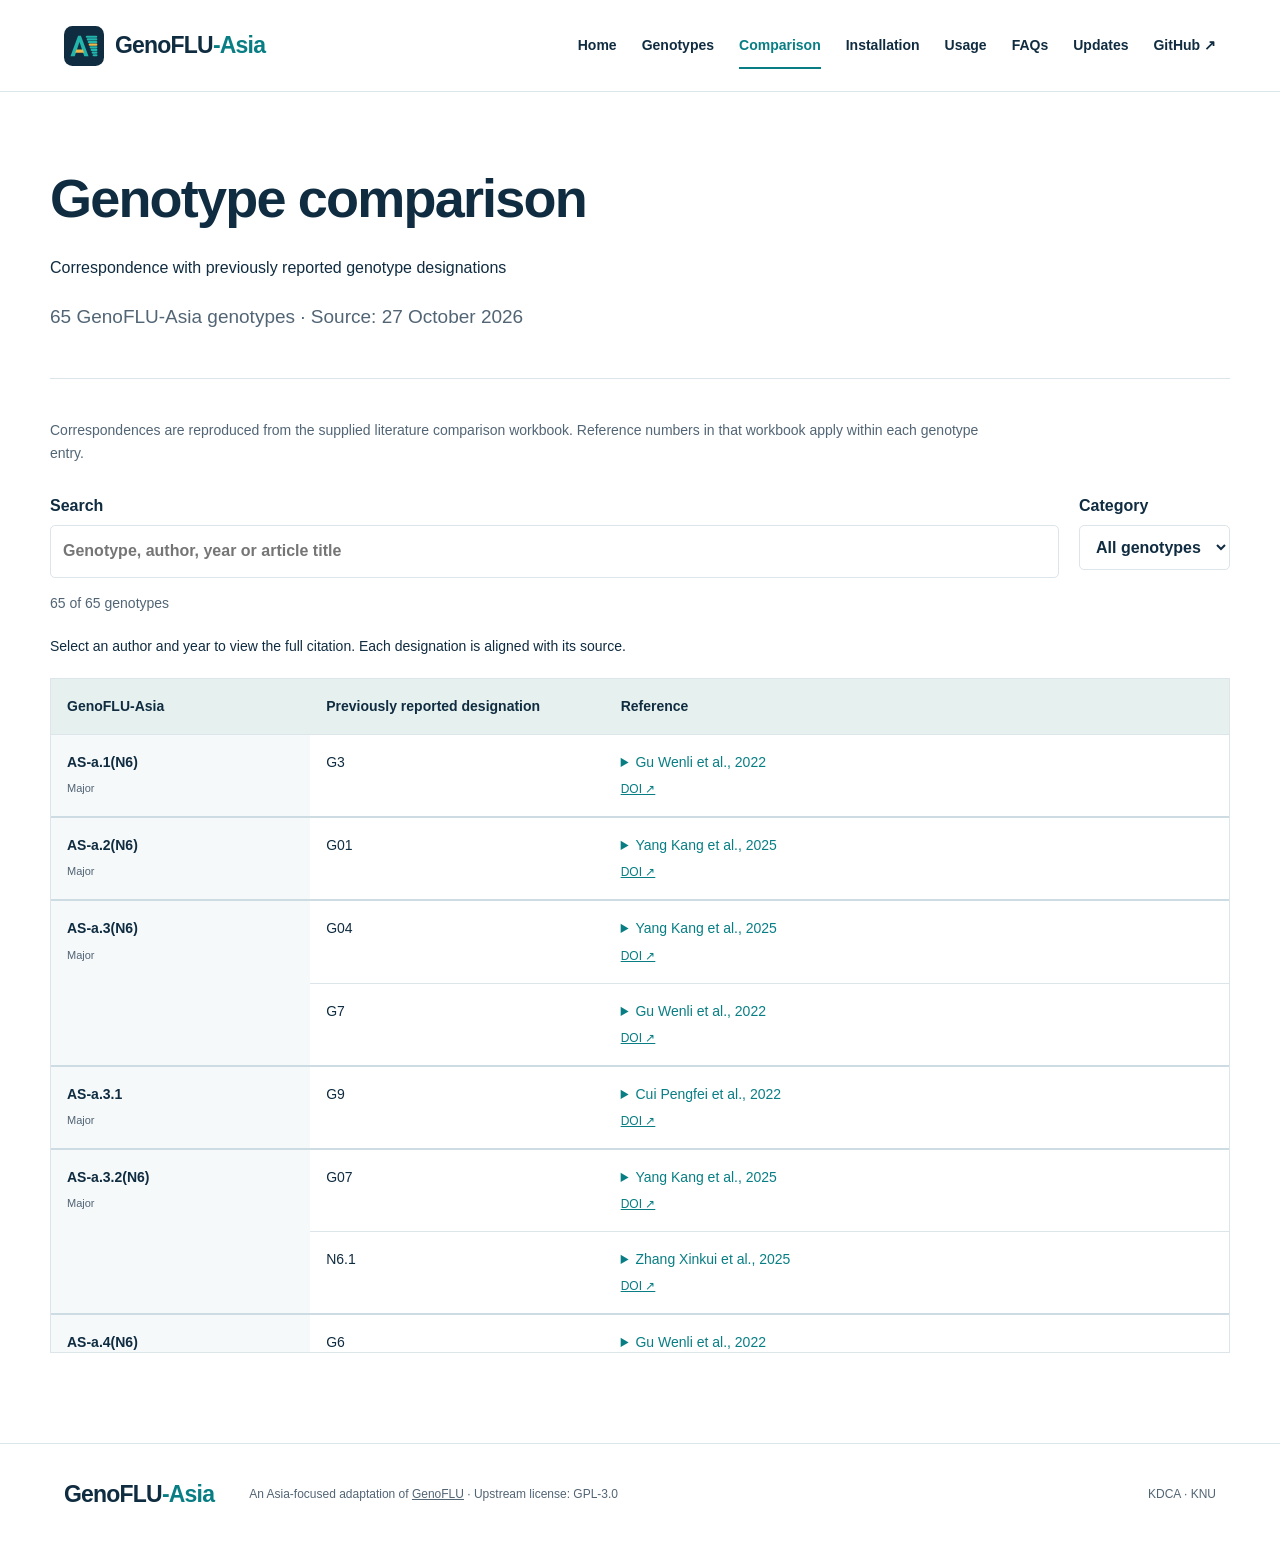
==== docs/comparison.html @ 7b9e0a91 "Remove genotype rename note above comparison tables" ====
<!doctype html>
<html lang="en">
<head>
<meta charset="utf-8"><meta name="viewport" content="width=device-width,initial-scale=1">
<title>Genotype comparison | GenoFLU-Asia</title>
<meta name="description" content="Harmonizing genotyping of HPAI H5 clade 2.3.4.4b viruses across Asia. A unified framework for genotyping clade 2.3.4.4b H5 viruses across Asia.">
<link rel="icon" type="image/svg+xml" href="assets/genoflu-asia-icon.svg">
<link rel="stylesheet" href="style.css">
<link rel="stylesheet" href="comparison.css?v=20261027-compact">
<link rel="stylesheet" href="navigation.css?v=20261027">
</head>
<body><a class="skip" href="#main">Skip to content</a><header><a class="brand" href="index.html"><img class="brand-icon" src="assets/genoflu-asia-icon.svg" alt="" width="40" height="40">GenoFLU<span class="brandasia">-Asia</span></a><nav aria-label="Main navigation"><a href="index.html">Home</a><a href="genotypes.html">Genotypes</a><a href="comparison.html" aria-current="page">Comparison</a><a href="installation.html">Installation</a><a href="usage.html">Usage</a><a href="faqs.html">FAQs</a><a href="updates.html">Updates</a><a href="https://github.com/KDCA-KNU-VirusResearch/GenoFLU-Asia">GitHub ↗</a></nav></header><main id="main" class="docpage comparison-page"><div class="docintro"><h1>Genotype comparison</h1><p>Correspondence with previously reported genotype designations</p><p class="smallnote">65 GenoFLU-Asia genotypes · Source: 27 October 2026</p></div>
<p class="comparison-note">Correspondences are reproduced from the supplied literature comparison workbook. Reference numbers in that workbook apply within each genotype entry.</p>
<div class="comparison-controls"><label>Search<input id="comparison-search" type="search" placeholder="Genotype, author, year or article title"></label><label>Category<select id="comparison-category"><option value="all">All genotypes</option><option value="major">Major</option><option value="minor">Minor</option></select></label></div>
<p id="comparison-count" role="status" aria-live="polite">65 of 65 genotypes</p><p class="smallnote">Select an author and year to view the full citation. Each designation is aligned with its source.</p>
<div class="comparison-table-wrap"><table id="comparison-table"><thead><tr><th scope="col">GenoFLU-Asia</th><th scope="col">Previously reported designation</th><th scope="col">Reference</th></tr></thead><tbody data-category="major" data-search="as-a.1(n6) g3 [1] [1] gu wenli et al. (2022). novel h5n6 reassortants bearing the clade 2.3.4.4b ha gene of h5n8 virus have been detected in poultry and caused multiple human infections in china. emerging microbes &amp; infections. https://doi.org/10.1080/22221751.2022.2063076"><tr><th scope="rowgroup" rowspan="1"><span>AS-a.1(N6)</span><small>Major</small></th><td>G3</td><td><details><summary>Gu Wenli et al., 2022</summary><p>Gu Wenli et al. (2022). Novel H5N6 reassortants bearing the clade 2.3.4.4b HA gene of H5N8 virus have been detected in poultry and caused multiple human infections in China. Emerging Microbes &amp; Infections.</p></details><a class="doi-link" href="https://doi.org/10.1080/22221751.2022.2063076" target="_blank" rel="noopener">DOI ↗</a></td></tr></tbody><tbody data-category="major" data-search="as-a.2(n6) g01 [1] [1] yang kang et al. (2025). genetic diversity of highly pathogenic avian influenza h5n6 and h5n8 viruses in poultry markets in guangdong, china, 2020-2022. journal of virology. https://doi.org/10.1128/jvi.01145-24"><tr><th scope="rowgroup" rowspan="1"><span>AS-a.2(N6)</span><small>Major</small></th><td>G01</td><td><details><summary>Yang Kang et al., 2025</summary><p>Yang Kang et al. (2025). Genetic diversity of highly pathogenic avian influenza H5N6 and H5N8 viruses in poultry markets in Guangdong, China, 2020-2022. Journal of Virology.</p></details><a class="doi-link" href="https://doi.org/10.1128/jvi.01145-24" target="_blank" rel="noopener">DOI ↗</a></td></tr></tbody><tbody data-category="major" data-search="as-a.3(n6) g04 [1]
g7 [2] [1] yang kang et al. (2025). genetic diversity of highly pathogenic avian influenza h5n6 and h5n8 viruses in poultry markets in guangdong, china, 2020-2022. journal of virology. https://doi.org/10.1128/jvi.01145-24

[2] gu wenli et al. (2022). novel h5n6 reassortants bearing the clade 2.3.4.4b ha gene of h5n8 virus have been detected in poultry and caused multiple human infections in china. emerging microbes &amp; infections. https://doi.org/10.1080/22221751.2022.2063076"><tr><th scope="rowgroup" rowspan="2"><span>AS-a.3(N6)</span><small>Major</small></th><td>G04</td><td><details><summary>Yang Kang et al., 2025</summary><p>Yang Kang et al. (2025). Genetic diversity of highly pathogenic avian influenza H5N6 and H5N8 viruses in poultry markets in Guangdong, China, 2020-2022. Journal of Virology.</p></details><a class="doi-link" href="https://doi.org/10.1128/jvi.01145-24" target="_blank" rel="noopener">DOI ↗</a></td></tr><tr><td>G7</td><td><details><summary>Gu Wenli et al., 2022</summary><p>Gu Wenli et al. (2022). Novel H5N6 reassortants bearing the clade 2.3.4.4b HA gene of H5N8 virus have been detected in poultry and caused multiple human infections in China. Emerging Microbes &amp; Infections.</p></details><a class="doi-link" href="https://doi.org/10.1080/22221751.2022.2063076" target="_blank" rel="noopener">DOI ↗</a></td></tr></tbody><tbody data-category="major" data-search="as-a.3.1 g9 [1] [1] cui pengfei et al. (2022). global dissemination of h5n1 influenza viruses bearing the clade 2.3.4.4b ha gene and biologic analysis of the ones detected in china. emerging microbes &amp; infections. https://doi.org/10.1080/22221751.2022.2088407"><tr><th scope="rowgroup" rowspan="1"><span>AS-a.3.1</span><small>Major</small></th><td>G9</td><td><details><summary>Cui Pengfei et al., 2022</summary><p>Cui Pengfei et al. (2022). Global dissemination of H5N1 influenza viruses bearing the clade 2.3.4.4b HA gene and biologic analysis of the ones detected in China. Emerging Microbes &amp; Infections.</p></details><a class="doi-link" href="https://doi.org/10.1080/22221751.2022.2088407" target="_blank" rel="noopener">DOI ↗</a></td></tr></tbody><tbody data-category="major" data-search="as-a.3.2(n6) g07 [1]
n6.1 [2] [1] yang kang et al. (2025). genetic diversity of highly pathogenic avian influenza h5n6 and h5n8 viruses in poultry markets in guangdong, china, 2020-2022. journal of virology. https://doi.org/10.1128/jvi.01145-24

[2] zhang xinkui et al. (2025). unique phenomenon of h5 highly pathogenic avian influenza virus in china: co-circulation of clade 2.3.4.4b h5n1 and h5n6 results in diversity of h5 virus. emerging microbes &amp; infections. https://doi.org/10.1080/22221751.2025.2502005"><tr><th scope="rowgroup" rowspan="2"><span>AS-a.3.2(N6)</span><small>Major</small></th><td>G07</td><td><details><summary>Yang Kang et al., 2025</summary><p>Yang Kang et al. (2025). Genetic diversity of highly pathogenic avian influenza H5N6 and H5N8 viruses in poultry markets in Guangdong, China, 2020-2022. Journal of Virology.</p></details><a class="doi-link" href="https://doi.org/10.1128/jvi.01145-24" target="_blank" rel="noopener">DOI ↗</a></td></tr><tr><td>N6.1</td><td><details><summary>Zhang Xinkui et al., 2025</summary><p>Zhang Xinkui et al. (2025). Unique phenomenon of H5 highly pathogenic avian influenza virus in China: co-circulation of Clade 2.3.4.4b H5N1 and H5N6 results in diversity of H5 Virus. Emerging Microbes &amp; Infections.</p></details><a class="doi-link" href="https://doi.org/10.1080/22221751.2025.2502005" target="_blank" rel="noopener">DOI ↗</a></td></tr></tbody><tbody data-category="major" data-search="as-a.4(n6) g6 [1] [1] gu wenli et al. (2022). novel h5n6 reassortants bearing the clade 2.3.4.4b ha gene of h5n8 virus have been detected in poultry and caused multiple human infections in china. emerging microbes &amp; infections. https://doi.org/10.1080/22221751.2022.2063076"><tr><th scope="rowgroup" rowspan="1"><span>AS-a.4(N6)</span><small>Major</small></th><td>G6</td><td><details><summary>Gu Wenli et al., 2022</summary><p>Gu Wenli et al. (2022). Novel H5N6 reassortants bearing the clade 2.3.4.4b HA gene of H5N8 virus have been detected in poultry and caused multiple human infections in China. Emerging Microbes &amp; Infections.</p></details><a class="doi-link" href="https://doi.org/10.1080/22221751.2022.2063076" target="_blank" rel="noopener">DOI ↗</a></td></tr></tbody><tbody data-category="major" data-search="as-b.1 g2b-1 [1]
v [2]
g7 [3]
i [4] [1] takadate yoshihiro et al. (2024). genetic diversity of h5n1 and h5n2 high pathogenicity avian influenza viruses isolated from poultry in japan during the winter of 2022–2023. virus research. https://doi.org/10.1016/j.virusres.2024.199425

[2] hew lim yik et al. (2024). continuous introduction of h5 high pathogenicity avian influenza viruses in hokkaido, japan: characterization of viruses isolated in winter 2022–2023 and early winter 2023–2024. transboundary and emerging diseases. https://doi.org/10.1155/2024/1199876

[3] cui pengfei et al. (2022). global dissemination of h5n1 influenza viruses bearing the clade 2.3.4.4b ha gene and biologic analysis of the ones detected in china. emerging microbes &amp; infections. https://doi.org/10.1080/22221751.2022.2088407

[4] cha ra mi et al. (2023). genetic characterization and pathogenesis of h5n1 high pathogenicity avian influenza virus isolated in south korea during 2021–2022. viruses. https://doi.org/10.3390/v15061403"><tr><th scope="rowgroup" rowspan="4"><span>AS-b.1</span><small>Major</small></th><td>G2b-1</td><td><details><summary>Takadate Yoshihiro et al., 2024</summary><p>Takadate Yoshihiro et al. (2024). Genetic diversity of H5N1 and H5N2 high pathogenicity avian influenza viruses isolated from poultry in Japan during the winter of 2022–2023. Virus Research.</p></details><a class="doi-link" href="https://doi.org/10.1016/j.virusres.2024.199425" target="_blank" rel="noopener">DOI ↗</a></td></tr><tr><td>V</td><td><details><summary>Hew Lim Yik et al., 2024</summary><p>Hew Lim Yik et al. (2024). Continuous Introduction of H5 High Pathogenicity Avian Influenza Viruses in Hokkaido, Japan: Characterization of Viruses Isolated in Winter 2022–2023 and Early Winter 2023–2024. Transboundary and Emerging Diseases.</p></details><a class="doi-link" href="https://doi.org/10.1155/2024/1199876" target="_blank" rel="noopener">DOI ↗</a></td></tr><tr><td>G7</td><td><details><summary>Cui Pengfei et al., 2022</summary><p>Cui Pengfei et al. (2022). Global dissemination of H5N1 influenza viruses bearing the clade 2.3.4.4b HA gene and biologic analysis of the ones detected in China. Emerging Microbes &amp; Infections.</p></details><a class="doi-link" href="https://doi.org/10.1080/22221751.2022.2088407" target="_blank" rel="noopener">DOI ↗</a></td></tr><tr><td>I</td><td><details><summary>Cha Ra Mi et al., 2023</summary><p>Cha Ra Mi et al. (2023). Genetic Characterization and Pathogenesis of H5N1 High Pathogenicity Avian Influenza Virus Isolated in South Korea during 2021–2022. Viruses.</p></details><a class="doi-link" href="https://doi.org/10.3390/v15061403" target="_blank" rel="noopener">DOI ↗</a></td></tr></tbody><tbody data-category="major" data-search="as-b.1.1 iii [1] [1] cha ra mi et al. (2023). genetic characterization and pathogenesis of h5n1 high pathogenicity avian influenza virus isolated in south korea during 2021–2022. viruses. https://doi.org/10.3390/v15061403"><tr><th scope="rowgroup" rowspan="1"><span>AS-b.1.1</span><small>Major</small></th><td>III</td><td><details><summary>Cha Ra Mi et al., 2023</summary><p>Cha Ra Mi et al. (2023). Genetic Characterization and Pathogenesis of H5N1 High Pathogenicity Avian Influenza Virus Isolated in South Korea during 2021–2022. Viruses.</p></details><a class="doi-link" href="https://doi.org/10.3390/v15061403" target="_blank" rel="noopener">DOI ↗</a></td></tr></tbody><tbody data-category="major" data-search="as-b.1.3 ii [1] [1] cha ra mi et al. (2023). genetic characterization and pathogenesis of h5n1 high pathogenicity avian influenza virus isolated in south korea during 2021–2022. viruses. https://doi.org/10.3390/v15061403"><tr><th scope="rowgroup" rowspan="1"><span>AS-b.1.3</span><small>Major</small></th><td>II</td><td><details><summary>Cha Ra Mi et al., 2023</summary><p>Cha Ra Mi et al. (2023). Genetic Characterization and Pathogenesis of H5N1 High Pathogenicity Avian Influenza Virus Isolated in South Korea during 2021–2022. Viruses.</p></details><a class="doi-link" href="https://doi.org/10.3390/v15061403" target="_blank" rel="noopener">DOI ↗</a></td></tr></tbody><tbody data-category="major" data-search="as-c.1 bd-g1 [1] [1] barman subrata et al. (2024). reassortment of newly emergent clade 2.3.4.4b a(h5n1) highly pathogenic avian influenza a viruses in bangladesh. emerging microbes &amp; infections. https://doi.org/10.1080/22221751.2024.2432351"><tr><th scope="rowgroup" rowspan="1"><span>AS-c.1</span><small>Major</small></th><td>BD-G1</td><td><details><summary>Barman Subrata et al., 2024</summary><p>Barman Subrata et al. (2024). Reassortment of newly emergent clade 2.3.4.4b A(H5N1) highly pathogenic avian influenza A viruses in Bangladesh. Emerging Microbes &amp; Infections.</p></details><a class="doi-link" href="https://doi.org/10.1080/22221751.2024.2432351" target="_blank" rel="noopener">DOI ↗</a></td></tr></tbody><tbody data-category="major" data-search="as-c.1.2 g2c-2 [1]
n1.2 [2]
g10 [3]
iv [4]
22g1 [5] [1] takadate yoshihiro et al. (2024). genetic diversity of h5n1 and h5n2 high pathogenicity avian influenza viruses isolated from poultry in japan during the winter of 2022–2023. virus research. https://doi.org/10.1016/j.virusres.2024.199425

[2] zhang xinkui et al. (2025). unique phenomenon of h5 highly pathogenic avian influenza virus in china: co-circulation of clade 2.3.4.4b h5n1 and h5n6 results in diversity of h5 virus. emerging microbes &amp; infections. https://doi.org/10.1080/22221751.2025.2502005

[3] cui pengfei et al. (2022). global dissemination of h5n1 influenza viruses bearing the clade 2.3.4.4b ha gene and biologic analysis of the ones detected in china. emerging microbes &amp; infections. https://doi.org/10.1080/22221751.2022.2088407

[4] cha ra mi et al. (2023). genetic characterization and pathogenesis of h5n1 high pathogenicity avian influenza virus isolated in south korea during 2021–2022. viruses. https://doi.org/10.3390/v15061403

[5] cha ra mi et al. (2025). genetic characteristics and pathogenesis of clade 2.3.4.4b h5n1 high pathogenicity avian influenza virus isolated from poultry in south korea, 2022–2023. virus research. https://doi.org/10.1016/j.virusres.2025.199541"><tr><th scope="rowgroup" rowspan="5"><span>AS-c.1.2</span><small>Major</small></th><td>G2c-2</td><td><details><summary>Takadate Yoshihiro et al., 2024</summary><p>Takadate Yoshihiro et al. (2024). Genetic diversity of H5N1 and H5N2 high pathogenicity avian influenza viruses isolated from poultry in Japan during the winter of 2022–2023. Virus Research.</p></details><a class="doi-link" href="https://doi.org/10.1016/j.virusres.2024.199425" target="_blank" rel="noopener">DOI ↗</a></td></tr><tr><td>N1.2</td><td><details><summary>Zhang Xinkui et al., 2025</summary><p>Zhang Xinkui et al. (2025). Unique phenomenon of H5 highly pathogenic avian influenza virus in China: co-circulation of Clade 2.3.4.4b H5N1 and H5N6 results in diversity of H5 Virus. Emerging Microbes &amp; Infections.</p></details><a class="doi-link" href="https://doi.org/10.1080/22221751.2025.2502005" target="_blank" rel="noopener">DOI ↗</a></td></tr><tr><td>G10</td><td><details><summary>Cui Pengfei et al., 2022</summary><p>Cui Pengfei et al. (2022). Global dissemination of H5N1 influenza viruses bearing the clade 2.3.4.4b HA gene and biologic analysis of the ones detected in China. Emerging Microbes &amp; Infections.</p></details><a class="doi-link" href="https://doi.org/10.1080/22221751.2022.2088407" target="_blank" rel="noopener">DOI ↗</a></td></tr><tr><td>IV</td><td><details><summary>Cha Ra Mi et al., 2023</summary><p>Cha Ra Mi et al. (2023). Genetic Characterization and Pathogenesis of H5N1 High Pathogenicity Avian Influenza Virus Isolated in South Korea during 2021–2022. Viruses.</p></details><a class="doi-link" href="https://doi.org/10.3390/v15061403" target="_blank" rel="noopener">DOI ↗</a></td></tr><tr><td>22G1</td><td><details><summary>Cha Ra Mi et al., 2025</summary><p>Cha Ra Mi et al. (2025). Genetic characteristics and pathogenesis of clade 2.3.4.4b H5N1 high pathogenicity avian influenza virus isolated from poultry in South Korea, 2022–2023. Virus Research.</p></details><a class="doi-link" href="https://doi.org/10.1016/j.virusres.2025.199541" target="_blank" rel="noopener">DOI ↗</a></td></tr></tbody><tbody data-category="major" data-search="as-c.1.2.1 g2c-10 [1]
kor22-23e [2]
22g3 [3] [1] takadate yoshihiro et al. (2024). genetic diversity of h5n1 and h5n2 high pathogenicity avian influenza viruses isolated from poultry in japan during the winter of 2022–2023. virus research. https://doi.org/10.1016/j.virusres.2024.199425

[2] seo ye-ram et al. (2024). evolution and spread of highly pathogenic avian influenza a(h5n1) clade 2.3.4.4b virus in wild birds, south korea, 2022–2023. emerging infectious diseases. https://doi.org/10.3201/eid3002.231274

[3] cha ra mi et al. (2025). genetic characteristics and pathogenesis of clade 2.3.4.4b h5n1 high pathogenicity avian influenza virus isolated from poultry in south korea, 2022–2023. virus research. https://doi.org/10.1016/j.virusres.2025.199541"><tr><th scope="rowgroup" rowspan="3"><span>AS-c.1.2.1</span><small>Major</small></th><td>G2c-10</td><td><details><summary>Takadate Yoshihiro et al., 2024</summary><p>Takadate Yoshihiro et al. (2024). Genetic diversity of H5N1 and H5N2 high pathogenicity avian influenza viruses isolated from poultry in Japan during the winter of 2022–2023. Virus Research.</p></details><a class="doi-link" href="https://doi.org/10.1016/j.virusres.2024.199425" target="_blank" rel="noopener">DOI ↗</a></td></tr><tr><td>Kor22-23E</td><td><details><summary>Seo Ye-Ram et al., 2024</summary><p>Seo Ye-Ram et al. (2024). Evolution and Spread of Highly Pathogenic Avian Influenza A(H5N1) Clade 2.3.4.4b Virus in Wild Birds, South Korea, 2022–2023. Emerging Infectious Diseases.</p></details><a class="doi-link" href="https://doi.org/10.3201/eid3002.231274" target="_blank" rel="noopener">DOI ↗</a></td></tr><tr><td>22G3</td><td><details><summary>Cha Ra Mi et al., 2025</summary><p>Cha Ra Mi et al. (2025). Genetic characteristics and pathogenesis of clade 2.3.4.4b H5N1 high pathogenicity avian influenza virus isolated from poultry in South Korea, 2022–2023. Virus Research.</p></details><a class="doi-link" href="https://doi.org/10.1016/j.virusres.2025.199541" target="_blank" rel="noopener">DOI ↗</a></td></tr></tbody><tbody data-category="major" data-search="as-c.2 bd-g2 [1]
n1.1 [2]
g2c-7 [3]
g2c-8 [3]
vi [4]
south korean genotype iii [5]
kor22-23d [6]
22g7 [7] [1] barman subrata et al. (2024). reassortment of newly emergent clade 2.3.4.4b a(h5n1) highly pathogenic avian influenza a viruses in bangladesh. emerging microbes &amp; infections. https://doi.org/10.1080/22221751.2024.2432351

[2] zhang xinkui et al. (2025). unique phenomenon of h5 highly pathogenic avian influenza virus in china: co-circulation of clade 2.3.4.4b h5n1 and h5n6 results in diversity of h5 virus. emerging microbes &amp; infections. https://doi.org/10.1080/22221751.2025.2502005

[3] takadate yoshihiro et al. (2024). genetic diversity of h5n1 and h5n2 high pathogenicity avian influenza viruses isolated from poultry in japan during the winter of 2022–2023. virus research. https://doi.org/10.1016/j.virusres.2024.199425

[4] hew lim yik et al. (2024). continuous introduction of h5 high pathogenicity avian influenza viruses in hokkaido, japan: characterization of viruses isolated in winter 2022–2023 and early winter 2023–2024. transboundary and emerging diseases. https://doi.org/10.1155/2024/1199876

[5] lee kyungmoon et al. (2024). characterization of highly pathogenic avian influenza a (h5n1) viruses isolated from cats in south korea, 2023. emerging microbes &amp; infections. https://doi.org/10.1080/22221751.2023.2290835

[6] seo ye-ram et al. (2024). evolution and spread of highly pathogenic avian influenza a(h5n1) clade 2.3.4.4b virus in wild birds, south korea, 2022–2023. emerging infectious diseases. https://doi.org/10.3201/eid3002.231274

[7] cha ra mi et al. (2025). genetic characteristics and pathogenesis of clade 2.3.4.4b h5n1 high pathogenicity avian influenza virus isolated from poultry in south korea, 2022–2023. virus research. https://doi.org/10.1016/j.virusres.2025.199541"><tr><th scope="rowgroup" rowspan="8"><span>AS-c.2</span><small>Major</small></th><td>BD-G2</td><td><details><summary>Barman Subrata et al., 2024</summary><p>Barman Subrata et al. (2024). Reassortment of newly emergent clade 2.3.4.4b A(H5N1) highly pathogenic avian influenza A viruses in Bangladesh. Emerging Microbes &amp; Infections.</p></details><a class="doi-link" href="https://doi.org/10.1080/22221751.2024.2432351" target="_blank" rel="noopener">DOI ↗</a></td></tr><tr><td>N1.1</td><td><details><summary>Zhang Xinkui et al., 2025</summary><p>Zhang Xinkui et al. (2025). Unique phenomenon of H5 highly pathogenic avian influenza virus in China: co-circulation of Clade 2.3.4.4b H5N1 and H5N6 results in diversity of H5 Virus. Emerging Microbes &amp; Infections.</p></details><a class="doi-link" href="https://doi.org/10.1080/22221751.2025.2502005" target="_blank" rel="noopener">DOI ↗</a></td></tr><tr><td>G2c-7</td><td><details><summary>Takadate Yoshihiro et al., 2024</summary><p>Takadate Yoshihiro et al. (2024). Genetic diversity of H5N1 and H5N2 high pathogenicity avian influenza viruses isolated from poultry in Japan during the winter of 2022–2023. Virus Research.</p></details><a class="doi-link" href="https://doi.org/10.1016/j.virusres.2024.199425" target="_blank" rel="noopener">DOI ↗</a></td></tr><tr><td>G2c-8</td><td><details><summary>Takadate Yoshihiro et al., 2024</summary><p>Takadate Yoshihiro et al. (2024). Genetic diversity of H5N1 and H5N2 high pathogenicity avian influenza viruses isolated from poultry in Japan during the winter of 2022–2023. Virus Research.</p></details><a class="doi-link" href="https://doi.org/10.1016/j.virusres.2024.199425" target="_blank" rel="noopener">DOI ↗</a></td></tr><tr><td>VI</td><td><details><summary>Hew Lim Yik et al., 2024</summary><p>Hew Lim Yik et al. (2024). Continuous Introduction of H5 High Pathogenicity Avian Influenza Viruses in Hokkaido, Japan: Characterization of Viruses Isolated in Winter 2022–2023 and Early Winter 2023–2024. Transboundary and Emerging Diseases.</p></details><a class="doi-link" href="https://doi.org/10.1155/2024/1199876" target="_blank" rel="noopener">DOI ↗</a></td></tr><tr><td>South Korean genotype III</td><td><details><summary>Lee Kyungmoon et al., 2024</summary><p>Lee Kyungmoon et al. (2024). Characterization of highly pathogenic avian influenza A (H5N1) viruses isolated from cats in South Korea, 2023. Emerging Microbes &amp; Infections.</p></details><a class="doi-link" href="https://doi.org/10.1080/22221751.2023.2290835" target="_blank" rel="noopener">DOI ↗</a></td></tr><tr><td>Kor22-23D</td><td><details><summary>Seo Ye-Ram et al., 2024</summary><p>Seo Ye-Ram et al. (2024). Evolution and Spread of Highly Pathogenic Avian Influenza A(H5N1) Clade 2.3.4.4b Virus in Wild Birds, South Korea, 2022–2023. Emerging Infectious Diseases.</p></details><a class="doi-link" href="https://doi.org/10.3201/eid3002.231274" target="_blank" rel="noopener">DOI ↗</a></td></tr><tr><td>22G7</td><td><details><summary>Cha Ra Mi et al., 2025</summary><p>Cha Ra Mi et al. (2025). Genetic characteristics and pathogenesis of clade 2.3.4.4b H5N1 high pathogenicity avian influenza virus isolated from poultry in South Korea, 2022–2023. Virus Research.</p></details><a class="doi-link" href="https://doi.org/10.1016/j.virusres.2025.199541" target="_blank" rel="noopener">DOI ↗</a></td></tr></tbody><tbody data-category="major" data-search="as-c.2.1 g2c-6 [1]
22g6 [2] [1] takadate yoshihiro et al. (2024). genetic diversity of h5n1 and h5n2 high pathogenicity avian influenza viruses isolated from poultry in japan during the winter of 2022–2023. virus research. https://doi.org/10.1016/j.virusres.2024.199425

[2] cha ra mi et al. (2025). genetic characteristics and pathogenesis of clade 2.3.4.4b h5n1 high pathogenicity avian influenza virus isolated from poultry in south korea, 2022–2023. virus research. https://doi.org/10.1016/j.virusres.2025.199541"><tr><th scope="rowgroup" rowspan="2"><span>AS-c.2.1</span><small>Major</small></th><td>G2c-6</td><td><details><summary>Takadate Yoshihiro et al., 2024</summary><p>Takadate Yoshihiro et al. (2024). Genetic diversity of H5N1 and H5N2 high pathogenicity avian influenza viruses isolated from poultry in Japan during the winter of 2022–2023. Virus Research.</p></details><a class="doi-link" href="https://doi.org/10.1016/j.virusres.2024.199425" target="_blank" rel="noopener">DOI ↗</a></td></tr><tr><td>22G6</td><td><details><summary>Cha Ra Mi et al., 2025</summary><p>Cha Ra Mi et al. (2025). Genetic characteristics and pathogenesis of clade 2.3.4.4b H5N1 high pathogenicity avian influenza virus isolated from poultry in South Korea, 2022–2023. Virus Research.</p></details><a class="doi-link" href="https://doi.org/10.1016/j.virusres.2025.199541" target="_blank" rel="noopener">DOI ↗</a></td></tr></tbody><tbody data-category="major" data-search="as-c.2.1.1 g2c-3 [1]
kor22-23k [2]
22g5 [3] [1] takadate yoshihiro et al. (2024). genetic diversity of h5n1 and h5n2 high pathogenicity avian influenza viruses isolated from poultry in japan during the winter of 2022–2023. virus research. https://doi.org/10.1016/j.virusres.2024.199425

[2] seo ye-ram et al. (2024). evolution and spread of highly pathogenic avian influenza a(h5n1) clade 2.3.4.4b virus in wild birds, south korea, 2022–2023. emerging infectious diseases. https://doi.org/10.3201/eid3002.231274

[3] cha ra mi et al. (2025). genetic characteristics and pathogenesis of clade 2.3.4.4b h5n1 high pathogenicity avian influenza virus isolated from poultry in south korea, 2022–2023. virus research. https://doi.org/10.1016/j.virusres.2025.199541"><tr><th scope="rowgroup" rowspan="3"><span>AS-c.2.1.1</span><small>Major</small></th><td>G2c-3</td><td><details><summary>Takadate Yoshihiro et al., 2024</summary><p>Takadate Yoshihiro et al. (2024). Genetic diversity of H5N1 and H5N2 high pathogenicity avian influenza viruses isolated from poultry in Japan during the winter of 2022–2023. Virus Research.</p></details><a class="doi-link" href="https://doi.org/10.1016/j.virusres.2024.199425" target="_blank" rel="noopener">DOI ↗</a></td></tr><tr><td>Kor22-23K</td><td><details><summary>Seo Ye-Ram et al., 2024</summary><p>Seo Ye-Ram et al. (2024). Evolution and Spread of Highly Pathogenic Avian Influenza A(H5N1) Clade 2.3.4.4b Virus in Wild Birds, South Korea, 2022–2023. Emerging Infectious Diseases.</p></details><a class="doi-link" href="https://doi.org/10.3201/eid3002.231274" target="_blank" rel="noopener">DOI ↗</a></td></tr><tr><td>22G5</td><td><details><summary>Cha Ra Mi et al., 2025</summary><p>Cha Ra Mi et al. (2025). Genetic characteristics and pathogenesis of clade 2.3.4.4b H5N1 high pathogenicity avian influenza virus isolated from poultry in South Korea, 2022–2023. Virus Research.</p></details><a class="doi-link" href="https://doi.org/10.1016/j.virusres.2025.199541" target="_blank" rel="noopener">DOI ↗</a></td></tr></tbody><tbody data-category="major" data-search="as-c.2.1.1.1 g2c-11 [1]
kor22-23c [2]
22g8 [3] [1] takadate yoshihiro et al. (2024). genetic diversity of h5n1 and h5n2 high pathogenicity avian influenza viruses isolated from poultry in japan during the winter of 2022–2023. virus research. https://doi.org/10.1016/j.virusres.2024.199425

[2] seo ye-ram et al. (2024). evolution and spread of highly pathogenic avian influenza a(h5n1) clade 2.3.4.4b virus in wild birds, south korea, 2022–2023. emerging infectious diseases. https://doi.org/10.3201/eid3002.231274

[3] cha ra mi et al. (2025). genetic characteristics and pathogenesis of clade 2.3.4.4b h5n1 high pathogenicity avian influenza virus isolated from poultry in south korea, 2022–2023. virus research. https://doi.org/10.1016/j.virusres.2025.199541"><tr><th scope="rowgroup" rowspan="3"><span>AS-c.2.1.1.1</span><small>Major</small></th><td>G2c-11</td><td><details><summary>Takadate Yoshihiro et al., 2024</summary><p>Takadate Yoshihiro et al. (2024). Genetic diversity of H5N1 and H5N2 high pathogenicity avian influenza viruses isolated from poultry in Japan during the winter of 2022–2023. Virus Research.</p></details><a class="doi-link" href="https://doi.org/10.1016/j.virusres.2024.199425" target="_blank" rel="noopener">DOI ↗</a></td></tr><tr><td>Kor22-23C</td><td><details><summary>Seo Ye-Ram et al., 2024</summary><p>Seo Ye-Ram et al. (2024). Evolution and Spread of Highly Pathogenic Avian Influenza A(H5N1) Clade 2.3.4.4b Virus in Wild Birds, South Korea, 2022–2023. Emerging Infectious Diseases.</p></details><a class="doi-link" href="https://doi.org/10.3201/eid3002.231274" target="_blank" rel="noopener">DOI ↗</a></td></tr><tr><td>22G8</td><td><details><summary>Cha Ra Mi et al., 2025</summary><p>Cha Ra Mi et al. (2025). Genetic characteristics and pathogenesis of clade 2.3.4.4b H5N1 high pathogenicity avian influenza virus isolated from poultry in South Korea, 2022–2023. Virus Research.</p></details><a class="doi-link" href="https://doi.org/10.1016/j.virusres.2025.199541" target="_blank" rel="noopener">DOI ↗</a></td></tr></tbody><tbody data-category="major" data-search="as-c.2.1.1.2 g2c-1 [1]
22g11 [2] [1] takadate yoshihiro et al. (2024). genetic diversity of h5n1 and h5n2 high pathogenicity avian influenza viruses isolated from poultry in japan during the winter of 2022–2023. virus research. https://doi.org/10.1016/j.virusres.2024.199425

[2] cha ra mi et al. (2025). genetic characteristics and pathogenesis of clade 2.3.4.4b h5n1 high pathogenicity avian influenza virus isolated from poultry in south korea, 2022–2023. virus research. https://doi.org/10.1016/j.virusres.2025.199541"><tr><th scope="rowgroup" rowspan="2"><span>AS-c.2.1.1.2</span><small>Major</small></th><td>G2c-1</td><td><details><summary>Takadate Yoshihiro et al., 2024</summary><p>Takadate Yoshihiro et al. (2024). Genetic diversity of H5N1 and H5N2 high pathogenicity avian influenza viruses isolated from poultry in Japan during the winter of 2022–2023. Virus Research.</p></details><a class="doi-link" href="https://doi.org/10.1016/j.virusres.2024.199425" target="_blank" rel="noopener">DOI ↗</a></td></tr><tr><td>22G11</td><td><details><summary>Cha Ra Mi et al., 2025</summary><p>Cha Ra Mi et al. (2025). Genetic characteristics and pathogenesis of clade 2.3.4.4b H5N1 high pathogenicity avian influenza virus isolated from poultry in South Korea, 2022–2023. Virus Research.</p></details><a class="doi-link" href="https://doi.org/10.1016/j.virusres.2025.199541" target="_blank" rel="noopener">DOI ↗</a></td></tr></tbody><tbody data-category="major" data-search="as-c.2.1.1.3 g2c-4 [1] [1] takadate yoshihiro et al. (2024). genetic diversity of h5n1 and h5n2 high pathogenicity avian influenza viruses isolated from poultry in japan during the winter of 2022–2023. virus research. https://doi.org/10.1016/j.virusres.2024.199425"><tr><th scope="rowgroup" rowspan="1"><span>AS-c.2.1.1.3</span><small>Major</small></th><td>G2c-4</td><td><details><summary>Takadate Yoshihiro et al., 2024</summary><p>Takadate Yoshihiro et al. (2024). Genetic diversity of H5N1 and H5N2 high pathogenicity avian influenza viruses isolated from poultry in Japan during the winter of 2022–2023. Virus Research.</p></details><a class="doi-link" href="https://doi.org/10.1016/j.virusres.2024.199425" target="_blank" rel="noopener">DOI ↗</a></td></tr></tbody><tbody data-category="major" data-search="as-c.2.1.1.3.1 g2c-9 [1]
kor22-23j [2] [1] takadate yoshihiro et al. (2024). genetic diversity of h5n1 and h5n2 high pathogenicity avian influenza viruses isolated from poultry in japan during the winter of 2022–2023. virus research. https://doi.org/10.1016/j.virusres.2024.199425

[2] seo ye-ram et al. (2024). evolution and spread of highly pathogenic avian influenza a(h5n1) clade 2.3.4.4b virus in wild birds, south korea, 2022–2023. emerging infectious diseases. https://doi.org/10.3201/eid3002.231274"><tr><th scope="rowgroup" rowspan="2"><span>AS-c.2.1.1.3.1</span><small>Major</small></th><td>G2c-9</td><td><details><summary>Takadate Yoshihiro et al., 2024</summary><p>Takadate Yoshihiro et al. (2024). Genetic diversity of H5N1 and H5N2 high pathogenicity avian influenza viruses isolated from poultry in Japan during the winter of 2022–2023. Virus Research.</p></details><a class="doi-link" href="https://doi.org/10.1016/j.virusres.2024.199425" target="_blank" rel="noopener">DOI ↗</a></td></tr><tr><td>Kor22-23J</td><td><details><summary>Seo Ye-Ram et al., 2024</summary><p>Seo Ye-Ram et al. (2024). Evolution and Spread of Highly Pathogenic Avian Influenza A(H5N1) Clade 2.3.4.4b Virus in Wild Birds, South Korea, 2022–2023. Emerging Infectious Diseases.</p></details><a class="doi-link" href="https://doi.org/10.3201/eid3002.231274" target="_blank" rel="noopener">DOI ↗</a></td></tr></tbody><tbody data-category="major" data-search="as-c.2.1.1.4 kor22-23o [1] [1] seo ye-ram et al. (2024). evolution and spread of highly pathogenic avian influenza a(h5n1) clade 2.3.4.4b virus in wild birds, south korea, 2022–2023. emerging infectious diseases. https://doi.org/10.3201/eid3002.231274"><tr><th scope="rowgroup" rowspan="1"><span>AS-c.2.1.1.4</span><small>Major</small></th><td>Kor22-23O</td><td><details><summary>Seo Ye-Ram et al., 2024</summary><p>Seo Ye-Ram et al. (2024). Evolution and Spread of Highly Pathogenic Avian Influenza A(H5N1) Clade 2.3.4.4b Virus in Wild Birds, South Korea, 2022–2023. Emerging Infectious Diseases.</p></details><a class="doi-link" href="https://doi.org/10.3201/eid3002.231274" target="_blank" rel="noopener">DOI ↗</a></td></tr></tbody><tbody data-category="major" data-search="as-c.2.2 bd-g4 [1] [1] barman subrata et al. (2024). reassortment of newly emergent clade 2.3.4.4b a(h5n1) highly pathogenic avian influenza a viruses in bangladesh. emerging microbes &amp; infections. https://doi.org/10.1080/22221751.2024.2432351"><tr><th scope="rowgroup" rowspan="1"><span>AS-c.2.2</span><small>Major</small></th><td>BD-G4</td><td><details><summary>Barman Subrata et al., 2024</summary><p>Barman Subrata et al. (2024). Reassortment of newly emergent clade 2.3.4.4b A(H5N1) highly pathogenic avian influenza A viruses in Bangladesh. Emerging Microbes &amp; Infections.</p></details><a class="doi-link" href="https://doi.org/10.1080/22221751.2024.2432351" target="_blank" rel="noopener">DOI ↗</a></td></tr></tbody><tbody data-category="major" data-search="as-c.3 22g4 [1] [1] cha ra mi et al. (2025). genetic characteristics and pathogenesis of clade 2.3.4.4b h5n1 high pathogenicity avian influenza virus isolated from poultry in south korea, 2022–2023. virus research. https://doi.org/10.1016/j.virusres.2025.199541"><tr><th scope="rowgroup" rowspan="1"><span>AS-c.3</span><small>Major</small></th><td>22G4</td><td><details><summary>Cha Ra Mi et al., 2025</summary><p>Cha Ra Mi et al. (2025). Genetic characteristics and pathogenesis of clade 2.3.4.4b H5N1 high pathogenicity avian influenza virus isolated from poultry in South Korea, 2022–2023. Virus Research.</p></details><a class="doi-link" href="https://doi.org/10.1016/j.virusres.2025.199541" target="_blank" rel="noopener">DOI ↗</a></td></tr></tbody><tbody data-category="major" data-search="as-c.3.1 g2c-13 [1]
genotype 2 [2] [1] takadate yoshihiro et al. (2026). high pathogenicity avian influenza a (h5n1) viruses isolated from poultry and wild birds in japan during the 2024–2025 season. microbiology spectrum. https://doi.org/10.1128/spectrum.00293-26

[2] si young-jae et al. (2025). first detection of clade 2.3.4.4b h5n1 highly pathogenic avian influenza virus in a wild leopard cat (prionailurus bengalensis) in south korea. frontiers in veterinary science. https://doi.org/10.3389/fvets.2025.1638067"><tr><th scope="rowgroup" rowspan="2"><span>AS-c.3.1</span><small>Major</small></th><td>G2c-13</td><td><details><summary>Takadate Yoshihiro et al., 2026</summary><p>Takadate Yoshihiro et al. (2026). High pathogenicity avian influenza A (H5N1) viruses isolated from poultry and wild birds in Japan during the 2024–2025 season. Microbiology Spectrum.</p></details><a class="doi-link" href="https://doi.org/10.1128/spectrum.00293-26" target="_blank" rel="noopener">DOI ↗</a></td></tr><tr><td>Genotype 2</td><td><details><summary>Si Young-Jae et al., 2025</summary><p>Si Young-Jae et al. (2025). First detection of clade 2.3.4.4b H5N1 highly pathogenic avian influenza virus in a wild leopard cat (Prionailurus bengalensis) in South Korea. Frontiers in Veterinary Science.</p></details><a class="doi-link" href="https://doi.org/10.3389/fvets.2025.1638067" target="_blank" rel="noopener">DOI ↗</a></td></tr></tbody><tbody data-category="major" data-search="as-c.3.1.1 g2c-17 [1] [1] takadate yoshihiro et al. (2026). high pathogenicity avian influenza a (h5n1) viruses isolated from poultry and wild birds in japan during the 2024–2025 season. microbiology spectrum. https://doi.org/10.1128/spectrum.00293-26"><tr><th scope="rowgroup" rowspan="1"><span>AS-c.3.1.1</span><small>Major</small></th><td>G2c-17</td><td><details><summary>Takadate Yoshihiro et al., 2026</summary><p>Takadate Yoshihiro et al. (2026). High pathogenicity avian influenza A (H5N1) viruses isolated from poultry and wild birds in Japan during the 2024–2025 season. Microbiology Spectrum.</p></details><a class="doi-link" href="https://doi.org/10.1128/spectrum.00293-26" target="_blank" rel="noopener">DOI ↗</a></td></tr></tbody><tbody data-category="major" data-search="as-c.4 g2c-12 [1]
23g2 [2] [1] nishiura hayate et al. (2024). phylogenetic and pathogenic analysis of h5n1 and h5n6 high pathogenicity avian influenza virus isolated from poultry farms (layer and broiler chickens) in japan in the 2023/2024 season. viruses. https://doi.org/10.3390/v16121956

[2] cha ra mi et al. (2026). emergence and genetic characteristics of h5n1, h5n6, and h5n3 clade 2.3.4.4b high pathogenicity avian influenza viruses in south korea during the 2023–2024 and 2024–2025 winter seasons. transboundary and emerging diseases. https://doi.org/10.1155/tbed/8053623"><tr><th scope="rowgroup" rowspan="2"><span>AS-c.4</span><small>Major</small></th><td>G2c-12</td><td><details><summary>Nishiura Hayate et al., 2024</summary><p>Nishiura Hayate et al. (2024). Phylogenetic and Pathogenic Analysis of H5N1 and H5N6 High Pathogenicity Avian Influenza Virus Isolated from Poultry Farms (Layer and Broiler Chickens) in Japan in the 2023/2024 Season. Viruses.</p></details><a class="doi-link" href="https://doi.org/10.3390/v16121956" target="_blank" rel="noopener">DOI ↗</a></td></tr><tr><td>23G2</td><td><details><summary>Cha Ra Mi et al., 2026</summary><p>Cha Ra Mi et al. (2026). Emergence and Genetic Characteristics of H5N1, H5N6, and H5N3 Clade 2.3.4.4b High Pathogenicity Avian Influenza Viruses in South Korea During the 2023–2024 and 2024–2025 Winter Seasons. Transboundary and Emerging Diseases.</p></details><a class="doi-link" href="https://doi.org/10.1155/tbed/8053623" target="_blank" rel="noopener">DOI ↗</a></td></tr></tbody><tbody data-category="major" data-search="as-d.1 g2d-0 [1]
i [2]
g1 [3]
22g0 [4] [1] takadate yoshihiro et al. (2024). genetic diversity of h5n1 and h5n2 high pathogenicity avian influenza viruses isolated from poultry in japan during the winter of 2022–2023. virus research. https://doi.org/10.1016/j.virusres.2024.199425

[2] hew lim yik et al. (2024). continuous introduction of h5 high pathogenicity avian influenza viruses in hokkaido, japan: characterization of viruses isolated in winter 2022–2023 and early winter 2023–2024. transboundary and emerging diseases. https://doi.org/10.1155/2024/1199876

[3] cui pengfei et al. (2022). global dissemination of h5n1 influenza viruses bearing the clade 2.3.4.4b ha gene and biologic analysis of the ones detected in china. emerging microbes &amp; infections. https://doi.org/10.1080/22221751.2022.2088407

[4] cha ra mi et al. (2025). genetic characteristics and pathogenesis of clade 2.3.4.4b h5n1 high pathogenicity avian influenza virus isolated from poultry in south korea, 2022–2023. virus research. https://doi.org/10.1016/j.virusres.2025.199541"><tr><th scope="rowgroup" rowspan="4"><span>AS-d.1</span><small>Major</small></th><td>G2d-0</td><td><details><summary>Takadate Yoshihiro et al., 2024</summary><p>Takadate Yoshihiro et al. (2024). Genetic diversity of H5N1 and H5N2 high pathogenicity avian influenza viruses isolated from poultry in Japan during the winter of 2022–2023. Virus Research.</p></details><a class="doi-link" href="https://doi.org/10.1016/j.virusres.2024.199425" target="_blank" rel="noopener">DOI ↗</a></td></tr><tr><td>I</td><td><details><summary>Hew Lim Yik et al., 2024</summary><p>Hew Lim Yik et al. (2024). Continuous Introduction of H5 High Pathogenicity Avian Influenza Viruses in Hokkaido, Japan: Characterization of Viruses Isolated in Winter 2022–2023 and Early Winter 2023–2024. Transboundary and Emerging Diseases.</p></details><a class="doi-link" href="https://doi.org/10.1155/2024/1199876" target="_blank" rel="noopener">DOI ↗</a></td></tr><tr><td>G1</td><td><details><summary>Cui Pengfei et al., 2022</summary><p>Cui Pengfei et al. (2022). Global dissemination of H5N1 influenza viruses bearing the clade 2.3.4.4b HA gene and biologic analysis of the ones detected in China. Emerging Microbes &amp; Infections.</p></details><a class="doi-link" href="https://doi.org/10.1080/22221751.2022.2088407" target="_blank" rel="noopener">DOI ↗</a></td></tr><tr><td>22G0</td><td><details><summary>Cha Ra Mi et al., 2025</summary><p>Cha Ra Mi et al. (2025). Genetic characteristics and pathogenesis of clade 2.3.4.4b H5N1 high pathogenicity avian influenza virus isolated from poultry in South Korea, 2022–2023. Virus Research.</p></details><a class="doi-link" href="https://doi.org/10.1016/j.virusres.2025.199541" target="_blank" rel="noopener">DOI ↗</a></td></tr></tbody><tbody data-category="major" data-search="as-d.1.1 g2d-1 [1]
ii [2] [1] takadate yoshihiro et al. (2024). genetic diversity of h5n1 and h5n2 high pathogenicity avian influenza viruses isolated from poultry in japan during the winter of 2022–2023. virus research. https://doi.org/10.1016/j.virusres.2024.199425

[2] hew lim yik et al. (2024). continuous introduction of h5 high pathogenicity avian influenza viruses in hokkaido, japan: characterization of viruses isolated in winter 2022–2023 and early winter 2023–2024. transboundary and emerging diseases. https://doi.org/10.1155/2024/1199876"><tr><th scope="rowgroup" rowspan="2"><span>AS-d.1.1</span><small>Major</small></th><td>G2d-1</td><td><details><summary>Takadate Yoshihiro et al., 2024</summary><p>Takadate Yoshihiro et al. (2024). Genetic diversity of H5N1 and H5N2 high pathogenicity avian influenza viruses isolated from poultry in Japan during the winter of 2022–2023. Virus Research.</p></details><a class="doi-link" href="https://doi.org/10.1016/j.virusres.2024.199425" target="_blank" rel="noopener">DOI ↗</a></td></tr><tr><td>II</td><td><details><summary>Hew Lim Yik et al., 2024</summary><p>Hew Lim Yik et al. (2024). Continuous Introduction of H5 High Pathogenicity Avian Influenza Viruses in Hokkaido, Japan: Characterization of Viruses Isolated in Winter 2022–2023 and Early Winter 2023–2024. Transboundary and Emerging Diseases.</p></details><a class="doi-link" href="https://doi.org/10.1155/2024/1199876" target="_blank" rel="noopener">DOI ↗</a></td></tr></tbody><tbody data-category="major" data-search="as-d.1.2(n2) g2d-2 [1]
iii [2] [1] takadate yoshihiro et al. (2024). genetic diversity of h5n1 and h5n2 high pathogenicity avian influenza viruses isolated from poultry in japan during the winter of 2022–2023. virus research. https://doi.org/10.1016/j.virusres.2024.199425

[2] hew lim yik et al. (2024). continuous introduction of h5 high pathogenicity avian influenza viruses in hokkaido, japan: characterization of viruses isolated in winter 2022–2023 and early winter 2023–2024. transboundary and emerging diseases. https://doi.org/10.1155/2024/1199876"><tr><th scope="rowgroup" rowspan="2"><span>AS-d.1.2(N2)</span><small>Major</small></th><td>G2d-2</td><td><details><summary>Takadate Yoshihiro et al., 2024</summary><p>Takadate Yoshihiro et al. (2024). Genetic diversity of H5N1 and H5N2 high pathogenicity avian influenza viruses isolated from poultry in Japan during the winter of 2022–2023. Virus Research.</p></details><a class="doi-link" href="https://doi.org/10.1016/j.virusres.2024.199425" target="_blank" rel="noopener">DOI ↗</a></td></tr><tr><td>III</td><td><details><summary>Hew Lim Yik et al., 2024</summary><p>Hew Lim Yik et al. (2024). Continuous Introduction of H5 High Pathogenicity Avian Influenza Viruses in Hokkaido, Japan: Characterization of Viruses Isolated in Winter 2022–2023 and Early Winter 2023–2024. Transboundary and Emerging Diseases.</p></details><a class="doi-link" href="https://doi.org/10.1155/2024/1199876" target="_blank" rel="noopener">DOI ↗</a></td></tr></tbody><tbody data-category="major" data-search="as-d.1.3 iv [1] [1] hew lim yik et al. (2024). continuous introduction of h5 high pathogenicity avian influenza viruses in hokkaido, japan: characterization of viruses isolated in winter 2022–2023 and early winter 2023–2024. transboundary and emerging diseases. https://doi.org/10.1155/2024/1199876"><tr><th scope="rowgroup" rowspan="1"><span>AS-d.1.3</span><small>Major</small></th><td>IV</td><td><details><summary>Hew Lim Yik et al., 2024</summary><p>Hew Lim Yik et al. (2024). Continuous Introduction of H5 High Pathogenicity Avian Influenza Viruses in Hokkaido, Japan: Characterization of Viruses Isolated in Winter 2022–2023 and Early Winter 2023–2024. Transboundary and Emerging Diseases.</p></details><a class="doi-link" href="https://doi.org/10.1155/2024/1199876" target="_blank" rel="noopener">DOI ↗</a></td></tr></tbody><tbody data-category="major" data-search="na.1(b3.2) 22g2 [1] [1] cha ra mi et al. (2025). genetic characteristics and pathogenesis of clade 2.3.4.4b h5n1 high pathogenicity avian influenza virus isolated from poultry in south korea, 2022–2023. virus research. https://doi.org/10.1016/j.virusres.2025.199541"><tr><th scope="rowgroup" rowspan="1"><span>NA.1(B3.2)</span><small>Major</small></th><td>22G2</td><td><details><summary>Cha Ra Mi et al., 2025</summary><p>Cha Ra Mi et al. (2025). Genetic characteristics and pathogenesis of clade 2.3.4.4b H5N1 high pathogenicity avian influenza virus isolated from poultry in South Korea, 2022–2023. Virus Research.</p></details><a class="doi-link" href="https://doi.org/10.1016/j.virusres.2025.199541" target="_blank" rel="noopener">DOI ↗</a></td></tr></tbody><tbody data-category="minor" data-search="minor1(n6) g2 [1] [1] gu wenli et al. (2022). novel h5n6 reassortants bearing the clade 2.3.4.4b ha gene of h5n8 virus have been detected in poultry and caused multiple human infections in china. emerging microbes &amp; infections. https://doi.org/10.1080/22221751.2022.2063076"><tr><th scope="rowgroup" rowspan="1"><span>minor1(N6)</span><small>Minor</small></th><td>G2</td><td><details><summary>Gu Wenli et al., 2022</summary><p>Gu Wenli et al. (2022). Novel H5N6 reassortants bearing the clade 2.3.4.4b HA gene of H5N8 virus have been detected in poultry and caused multiple human infections in China. Emerging Microbes &amp; Infections.</p></details><a class="doi-link" href="https://doi.org/10.1080/22221751.2022.2063076" target="_blank" rel="noopener">DOI ↗</a></td></tr></tbody><tbody data-category="minor" data-search="minor10(n6) g5 [1] [1] gu wenli et al. (2022). novel h5n6 reassortants bearing the clade 2.3.4.4b ha gene of h5n8 virus have been detected in poultry and caused multiple human infections in china. emerging microbes &amp; infections. https://doi.org/10.1080/22221751.2022.2063076"><tr><th scope="rowgroup" rowspan="1"><span>minor10(N6)</span><small>Minor</small></th><td>G5</td><td><details><summary>Gu Wenli et al., 2022</summary><p>Gu Wenli et al. (2022). Novel H5N6 reassortants bearing the clade 2.3.4.4b HA gene of H5N8 virus have been detected in poultry and caused multiple human infections in China. Emerging Microbes &amp; Infections.</p></details><a class="doi-link" href="https://doi.org/10.1080/22221751.2022.2063076" target="_blank" rel="noopener">DOI ↗</a></td></tr></tbody><tbody data-category="minor" data-search="minor11(n6) g4 [1] [1] gu wenli et al. (2022). novel h5n6 reassortants bearing the clade 2.3.4.4b ha gene of h5n8 virus have been detected in poultry and caused multiple human infections in china. emerging microbes &amp; infections. https://doi.org/10.1080/22221751.2022.2063076"><tr><th scope="rowgroup" rowspan="1"><span>minor11(N6)</span><small>Minor</small></th><td>G4</td><td><details><summary>Gu Wenli et al., 2022</summary><p>Gu Wenli et al. (2022). Novel H5N6 reassortants bearing the clade 2.3.4.4b HA gene of H5N8 virus have been detected in poultry and caused multiple human infections in China. Emerging Microbes &amp; Infections.</p></details><a class="doi-link" href="https://doi.org/10.1080/22221751.2022.2063076" target="_blank" rel="noopener">DOI ↗</a></td></tr></tbody><tbody data-category="minor" data-search="minor12(n6) g6 [1] [1] gu wenli et al. (2022). novel h5n6 reassortants bearing the clade 2.3.4.4b ha gene of h5n8 virus have been detected in poultry and caused multiple human infections in china. emerging microbes &amp; infections. https://doi.org/10.1080/22221751.2022.2063076"><tr><th scope="rowgroup" rowspan="1"><span>minor12(N6)</span><small>Minor</small></th><td>G6</td><td><details><summary>Gu Wenli et al., 2022</summary><p>Gu Wenli et al. (2022). Novel H5N6 reassortants bearing the clade 2.3.4.4b HA gene of H5N8 virus have been detected in poultry and caused multiple human infections in China. Emerging Microbes &amp; Infections.</p></details><a class="doi-link" href="https://doi.org/10.1080/22221751.2022.2063076" target="_blank" rel="noopener">DOI ↗</a></td></tr></tbody><tbody data-category="minor" data-search="minor14 g7 [1] [1] cui pengfei et al. (2022). global dissemination of h5n1 influenza viruses bearing the clade 2.3.4.4b ha gene and biologic analysis of the ones detected in china. emerging microbes &amp; infections. https://doi.org/10.1080/22221751.2022.2088407"><tr><th scope="rowgroup" rowspan="1"><span>minor14</span><small>Minor</small></th><td>G7</td><td><details><summary>Cui Pengfei et al., 2022</summary><p>Cui Pengfei et al. (2022). Global dissemination of H5N1 influenza viruses bearing the clade 2.3.4.4b HA gene and biologic analysis of the ones detected in China. Emerging Microbes &amp; Infections.</p></details><a class="doi-link" href="https://doi.org/10.1080/22221751.2022.2088407" target="_blank" rel="noopener">DOI ↗</a></td></tr></tbody><tbody data-category="minor" data-search="minor15 bd-g1 [1] [1] barman subrata et al. (2024). reassortment of newly emergent clade 2.3.4.4b a(h5n1) highly pathogenic avian influenza a viruses in bangladesh. emerging microbes &amp; infections. https://doi.org/10.1080/22221751.2024.2432351"><tr><th scope="rowgroup" rowspan="1"><span>minor15</span><small>Minor</small></th><td>BD-G1</td><td><details><summary>Barman Subrata et al., 2024</summary><p>Barman Subrata et al. (2024). Reassortment of newly emergent clade 2.3.4.4b A(H5N1) highly pathogenic avian influenza A viruses in Bangladesh. Emerging Microbes &amp; Infections.</p></details><a class="doi-link" href="https://doi.org/10.1080/22221751.2024.2432351" target="_blank" rel="noopener">DOI ↗</a></td></tr></tbody><tbody data-category="minor" data-search="minor23 g06 [1] [1] yang kang et al. (2025). genetic diversity of highly pathogenic avian influenza h5n6 and h5n8 viruses in poultry markets in guangdong, china, 2020-2022. journal of virology. https://doi.org/10.1128/jvi.01145-24"><tr><th scope="rowgroup" rowspan="1"><span>minor23</span><small>Minor</small></th><td>G06</td><td><details><summary>Yang Kang et al., 2025</summary><p>Yang Kang et al. (2025). Genetic diversity of highly pathogenic avian influenza H5N6 and H5N8 viruses in poultry markets in Guangdong, China, 2020-2022. Journal of Virology.</p></details><a class="doi-link" href="https://doi.org/10.1128/jvi.01145-24" target="_blank" rel="noopener">DOI ↗</a></td></tr></tbody><tbody data-category="minor" data-search="minor27 22g9 [1] [1] cha ra mi et al. (2025). genetic characteristics and pathogenesis of clade 2.3.4.4b h5n1 high pathogenicity avian influenza virus isolated from poultry in south korea, 2022–2023. virus research. https://doi.org/10.1016/j.virusres.2025.199541"><tr><th scope="rowgroup" rowspan="1"><span>minor27</span><small>Minor</small></th><td>22G9</td><td><details><summary>Cha Ra Mi et al., 2025</summary><p>Cha Ra Mi et al. (2025). Genetic characteristics and pathogenesis of clade 2.3.4.4b H5N1 high pathogenicity avian influenza virus isolated from poultry in South Korea, 2022–2023. Virus Research.</p></details><a class="doi-link" href="https://doi.org/10.1016/j.virusres.2025.199541" target="_blank" rel="noopener">DOI ↗</a></td></tr></tbody><tbody data-category="minor" data-search="minor30 22g10 [1] [1] cha ra mi et al. (2025). genetic characteristics and pathogenesis of clade 2.3.4.4b h5n1 high pathogenicity avian influenza virus isolated from poultry in south korea, 2022–2023. virus research. https://doi.org/10.1016/j.virusres.2025.199541"><tr><th scope="rowgroup" rowspan="1"><span>minor30</span><small>Minor</small></th><td>22G10</td><td><details><summary>Cha Ra Mi et al., 2025</summary><p>Cha Ra Mi et al. (2025). Genetic characteristics and pathogenesis of clade 2.3.4.4b H5N1 high pathogenicity avian influenza virus isolated from poultry in South Korea, 2022–2023. Virus Research.</p></details><a class="doi-link" href="https://doi.org/10.1016/j.virusres.2025.199541" target="_blank" rel="noopener">DOI ↗</a></td></tr></tbody><tbody data-category="minor" data-search="minor31 kor22-23f [1] [1] seo ye-ram et al. (2024). evolution and spread of highly pathogenic avian influenza a(h5n1) clade 2.3.4.4b virus in wild birds, south korea, 2022–2023. emerging infectious diseases. https://doi.org/10.3201/eid3002.231274"><tr><th scope="rowgroup" rowspan="1"><span>minor31</span><small>Minor</small></th><td>Kor22-23F</td><td><details><summary>Seo Ye-Ram et al., 2024</summary><p>Seo Ye-Ram et al. (2024). Evolution and Spread of Highly Pathogenic Avian Influenza A(H5N1) Clade 2.3.4.4b Virus in Wild Birds, South Korea, 2022–2023. Emerging Infectious Diseases.</p></details><a class="doi-link" href="https://doi.org/10.3201/eid3002.231274" target="_blank" rel="noopener">DOI ↗</a></td></tr></tbody><tbody data-category="minor" data-search="minor32 kor22-23b [1] [1] seo ye-ram et al. (2024). evolution and spread of highly pathogenic avian influenza a(h5n1) clade 2.3.4.4b virus in wild birds, south korea, 2022–2023. emerging infectious diseases. https://doi.org/10.3201/eid3002.231274"><tr><th scope="rowgroup" rowspan="1"><span>minor32</span><small>Minor</small></th><td>Kor22-23B</td><td><details><summary>Seo Ye-Ram et al., 2024</summary><p>Seo Ye-Ram et al. (2024). Evolution and Spread of Highly Pathogenic Avian Influenza A(H5N1) Clade 2.3.4.4b Virus in Wild Birds, South Korea, 2022–2023. Emerging Infectious Diseases.</p></details><a class="doi-link" href="https://doi.org/10.3201/eid3002.231274" target="_blank" rel="noopener">DOI ↗</a></td></tr></tbody><tbody data-category="minor" data-search="minor33 g2b-3 [1] [1] takadate yoshihiro et al. (2024). genetic diversity of h5n1 and h5n2 high pathogenicity avian influenza viruses isolated from poultry in japan during the winter of 2022–2023. virus research. https://doi.org/10.1016/j.virusres.2024.199425"><tr><th scope="rowgroup" rowspan="1"><span>minor33</span><small>Minor</small></th><td>G2b-3</td><td><details><summary>Takadate Yoshihiro et al., 2024</summary><p>Takadate Yoshihiro et al. (2024). Genetic diversity of H5N1 and H5N2 high pathogenicity avian influenza viruses isolated from poultry in Japan during the winter of 2022–2023. Virus Research.</p></details><a class="doi-link" href="https://doi.org/10.1016/j.virusres.2024.199425" target="_blank" rel="noopener">DOI ↗</a></td></tr></tbody><tbody data-category="minor" data-search="minor34 g2c-5 [1] [1] takadate yoshihiro et al. (2024). genetic diversity of h5n1 and h5n2 high pathogenicity avian influenza viruses isolated from poultry in japan during the winter of 2022–2023. virus research. https://doi.org/10.1016/j.virusres.2024.199425"><tr><th scope="rowgroup" rowspan="1"><span>minor34</span><small>Minor</small></th><td>G2c-5</td><td><details><summary>Takadate Yoshihiro et al., 2024</summary><p>Takadate Yoshihiro et al. (2024). Genetic diversity of H5N1 and H5N2 high pathogenicity avian influenza viruses isolated from poultry in Japan during the winter of 2022–2023. Virus Research.</p></details><a class="doi-link" href="https://doi.org/10.1016/j.virusres.2024.199425" target="_blank" rel="noopener">DOI ↗</a></td></tr></tbody><tbody data-category="minor" data-search="minor35 kor22-23l [1] [1] seo ye-ram et al. (2024). evolution and spread of highly pathogenic avian influenza a(h5n1) clade 2.3.4.4b virus in wild birds, south korea, 2022–2023. emerging infectious diseases. https://doi.org/10.3201/eid3002.231274"><tr><th scope="rowgroup" rowspan="1"><span>minor35</span><small>Minor</small></th><td>Kor22-23L</td><td><details><summary>Seo Ye-Ram et al., 2024</summary><p>Seo Ye-Ram et al. (2024). Evolution and Spread of Highly Pathogenic Avian Influenza A(H5N1) Clade 2.3.4.4b Virus in Wild Birds, South Korea, 2022–2023. Emerging Infectious Diseases.</p></details><a class="doi-link" href="https://doi.org/10.3201/eid3002.231274" target="_blank" rel="noopener">DOI ↗</a></td></tr></tbody><tbody data-category="minor" data-search="minor36 kor22-23c [1] [1] seo ye-ram et al. (2024). evolution and spread of highly pathogenic avian influenza a(h5n1) clade 2.3.4.4b virus in wild birds, south korea, 2022–2023. emerging infectious diseases. https://doi.org/10.3201/eid3002.231274"><tr><th scope="rowgroup" rowspan="1"><span>minor36</span><small>Minor</small></th><td>Kor22-23C</td><td><details><summary>Seo Ye-Ram et al., 2024</summary><p>Seo Ye-Ram et al. (2024). Evolution and Spread of Highly Pathogenic Avian Influenza A(H5N1) Clade 2.3.4.4b Virus in Wild Birds, South Korea, 2022–2023. Emerging Infectious Diseases.</p></details><a class="doi-link" href="https://doi.org/10.3201/eid3002.231274" target="_blank" rel="noopener">DOI ↗</a></td></tr></tbody><tbody data-category="minor" data-search="minor38 kor22-23n [1] [1] seo ye-ram et al. (2024). evolution and spread of highly pathogenic avian influenza a(h5n1) clade 2.3.4.4b virus in wild birds, south korea, 2022–2023. emerging infectious diseases. https://doi.org/10.3201/eid3002.231274"><tr><th scope="rowgroup" rowspan="1"><span>minor38</span><small>Minor</small></th><td>Kor22-23N</td><td><details><summary>Seo Ye-Ram et al., 2024</summary><p>Seo Ye-Ram et al. (2024). Evolution and Spread of Highly Pathogenic Avian Influenza A(H5N1) Clade 2.3.4.4b Virus in Wild Birds, South Korea, 2022–2023. Emerging Infectious Diseases.</p></details><a class="doi-link" href="https://doi.org/10.3201/eid3002.231274" target="_blank" rel="noopener">DOI ↗</a></td></tr></tbody><tbody data-category="minor" data-search="minor39 kor22-23p [1]
n1.3 [2] [1] seo ye-ram et al. (2024). evolution and spread of highly pathogenic avian influenza a(h5n1) clade 2.3.4.4b virus in wild birds, south korea, 2022–2023. emerging infectious diseases. https://doi.org/10.3201/eid3002.231274

[2] zhang xinkui et al. (2025). unique phenomenon of h5 highly pathogenic avian influenza virus in china: co-circulation of clade 2.3.4.4b h5n1 and h5n6 results in diversity of h5 virus. emerging microbes &amp; infections. https://doi.org/10.1080/22221751.2025.2502005"><tr><th scope="rowgroup" rowspan="2"><span>minor39</span><small>Minor</small></th><td>Kor22-23P</td><td><details><summary>Seo Ye-Ram et al., 2024</summary><p>Seo Ye-Ram et al. (2024). Evolution and Spread of Highly Pathogenic Avian Influenza A(H5N1) Clade 2.3.4.4b Virus in Wild Birds, South Korea, 2022–2023. Emerging Infectious Diseases.</p></details><a class="doi-link" href="https://doi.org/10.3201/eid3002.231274" target="_blank" rel="noopener">DOI ↗</a></td></tr><tr><td>N1.3</td><td><details><summary>Zhang Xinkui et al., 2025</summary><p>Zhang Xinkui et al. (2025). Unique phenomenon of H5 highly pathogenic avian influenza virus in China: co-circulation of Clade 2.3.4.4b H5N1 and H5N6 results in diversity of H5 Virus. Emerging Microbes &amp; Infections.</p></details><a class="doi-link" href="https://doi.org/10.1080/22221751.2025.2502005" target="_blank" rel="noopener">DOI ↗</a></td></tr></tbody><tbody data-category="minor" data-search="minor4 b.g5 [1] [1] li x, lv x, li y, et al. (2026). evolving dynamics of h5nx avian influenza in china revealed by long-term wild bird surveillance. nature communications 17:9011. https://doi.org/10.1038/s41467-026-76039-9"><tr><th scope="rowgroup" rowspan="1"><span>minor4</span><small>Minor</small></th><td>b.G5</td><td><details><summary>Li X, Lv X, Li Y, et al., 2026</summary><p>Li X, Lv X, Li Y, et al. (2026). Evolving dynamics of H5Nx avian influenza in China revealed by long-term wild bird surveillance. Nature Communications 17:9011.</p></details><a class="doi-link" href="https://doi.org/10.1038/s41467-026-76039-9" target="_blank" rel="noopener">DOI ↗</a></td></tr></tbody><tbody data-category="minor" data-search="minor41 kor22-23d [1] [1] seo ye-ram et al. (2024). evolution and spread of highly pathogenic avian influenza a(h5n1) clade 2.3.4.4b virus in wild birds, south korea, 2022–2023. emerging infectious diseases. https://doi.org/10.3201/eid3002.231274"><tr><th scope="rowgroup" rowspan="1"><span>minor41</span><small>Minor</small></th><td>Kor22-23D</td><td><details><summary>Seo Ye-Ram et al., 2024</summary><p>Seo Ye-Ram et al. (2024). Evolution and Spread of Highly Pathogenic Avian Influenza A(H5N1) Clade 2.3.4.4b Virus in Wild Birds, South Korea, 2022–2023. Emerging Infectious Diseases.</p></details><a class="doi-link" href="https://doi.org/10.3201/eid3002.231274" target="_blank" rel="noopener">DOI ↗</a></td></tr></tbody><tbody data-category="minor" data-search="minor42 kor22-23b [1] [1] seo ye-ram et al. (2024). evolution and spread of highly pathogenic avian influenza a(h5n1) clade 2.3.4.4b virus in wild birds, south korea, 2022–2023. emerging infectious diseases. https://doi.org/10.3201/eid3002.231274"><tr><th scope="rowgroup" rowspan="1"><span>minor42</span><small>Minor</small></th><td>Kor22-23B</td><td><details><summary>Seo Ye-Ram et al., 2024</summary><p>Seo Ye-Ram et al. (2024). Evolution and Spread of Highly Pathogenic Avian Influenza A(H5N1) Clade 2.3.4.4b Virus in Wild Birds, South Korea, 2022–2023. Emerging Infectious Diseases.</p></details><a class="doi-link" href="https://doi.org/10.3201/eid3002.231274" target="_blank" rel="noopener">DOI ↗</a></td></tr></tbody><tbody data-category="minor" data-search="minor43 kor22-23d [1] [1] seo ye-ram et al. (2024). evolution and spread of highly pathogenic avian influenza a(h5n1) clade 2.3.4.4b virus in wild birds, south korea, 2022–2023. emerging infectious diseases. https://doi.org/10.3201/eid3002.231274"><tr><th scope="rowgroup" rowspan="1"><span>minor43</span><small>Minor</small></th><td>Kor22-23D</td><td><details><summary>Seo Ye-Ram et al., 2024</summary><p>Seo Ye-Ram et al. (2024). Evolution and Spread of Highly Pathogenic Avian Influenza A(H5N1) Clade 2.3.4.4b Virus in Wild Birds, South Korea, 2022–2023. Emerging Infectious Diseases.</p></details><a class="doi-link" href="https://doi.org/10.3201/eid3002.231274" target="_blank" rel="noopener">DOI ↗</a></td></tr></tbody><tbody data-category="minor" data-search="minor44 g2d-3 [1] [1] takadate yoshihiro et al. (2024). genetic diversity of h5n1 and h5n2 high pathogenicity avian influenza viruses isolated from poultry in japan during the winter of 2022–2023. virus research. https://doi.org/10.1016/j.virusres.2024.199425"><tr><th scope="rowgroup" rowspan="1"><span>minor44</span><small>Minor</small></th><td>G2d-3</td><td><details><summary>Takadate Yoshihiro et al., 2024</summary><p>Takadate Yoshihiro et al. (2024). Genetic diversity of H5N1 and H5N2 high pathogenicity avian influenza viruses isolated from poultry in Japan during the winter of 2022–2023. Virus Research.</p></details><a class="doi-link" href="https://doi.org/10.1016/j.virusres.2024.199425" target="_blank" rel="noopener">DOI ↗</a></td></tr></tbody><tbody data-category="minor" data-search="minor48 bd-g3 [1] [1] barman subrata et al. (2024). reassortment of newly emergent clade 2.3.4.4b a(h5n1) highly pathogenic avian influenza a viruses in bangladesh. emerging microbes &amp; infections. https://doi.org/10.1080/22221751.2024.2432351"><tr><th scope="rowgroup" rowspan="1"><span>minor48</span><small>Minor</small></th><td>BD-G3</td><td><details><summary>Barman Subrata et al., 2024</summary><p>Barman Subrata et al. (2024). Reassortment of newly emergent clade 2.3.4.4b A(H5N1) highly pathogenic avian influenza A viruses in Bangladesh. Emerging Microbes &amp; Infections.</p></details><a class="doi-link" href="https://doi.org/10.1080/22221751.2024.2432351" target="_blank" rel="noopener">DOI ↗</a></td></tr></tbody><tbody data-category="minor" data-search="minor6(n6) g01 [1] [1] yang kang et al. (2025). genetic diversity of highly pathogenic avian influenza h5n6 and h5n8 viruses in poultry markets in guangdong, china, 2020-2022. journal of virology. https://doi.org/10.1128/jvi.01145-24"><tr><th scope="rowgroup" rowspan="1"><span>minor6(N6)</span><small>Minor</small></th><td>G01</td><td><details><summary>Yang Kang et al., 2025</summary><p>Yang Kang et al. (2025). Genetic diversity of highly pathogenic avian influenza H5N6 and H5N8 viruses in poultry markets in Guangdong, China, 2020-2022. Journal of Virology.</p></details><a class="doi-link" href="https://doi.org/10.1128/jvi.01145-24" target="_blank" rel="noopener">DOI ↗</a></td></tr></tbody><tbody data-category="minor" data-search="minor64(n6) n6.3 [1] [1] zhang xinkui et al. (2025). unique phenomenon of h5 highly pathogenic avian influenza virus in china: co-circulation of clade 2.3.4.4b h5n1 and h5n6 results in diversity of h5 virus. emerging microbes &amp; infections. https://doi.org/10.1080/22221751.2025.2502005"><tr><th scope="rowgroup" rowspan="1"><span>minor64(N6)</span><small>Minor</small></th><td>N6.3</td><td><details><summary>Zhang Xinkui et al., 2025</summary><p>Zhang Xinkui et al. (2025). Unique phenomenon of H5 highly pathogenic avian influenza virus in China: co-circulation of Clade 2.3.4.4b H5N1 and H5N6 results in diversity of H5 Virus. Emerging Microbes &amp; Infections.</p></details><a class="doi-link" href="https://doi.org/10.1080/22221751.2025.2502005" target="_blank" rel="noopener">DOI ↗</a></td></tr></tbody><tbody data-category="minor" data-search="minor24 h5n1-iii [1] [1] esaki mana et al. (2025). highly pathogenic avian influenza a(h5n1) outbreak in endangered cranes, izumi plain, japan, 2022–23. emerging infectious diseases. https://doi.org/10.3201/eid3105.241410"><tr><th scope="rowgroup" rowspan="1"><span>minor24</span><small>Minor</small></th><td>H5N1-III</td><td><details><summary>Esaki Mana et al., 2025</summary><p>Esaki Mana et al. (2025). Highly Pathogenic Avian Influenza A(H5N1) Outbreak in Endangered Cranes, Izumi Plain, Japan, 2022–23. Emerging Infectious Diseases.</p></details><a class="doi-link" href="https://doi.org/10.3201/eid3105.241410" target="_blank" rel="noopener">DOI ↗</a></td></tr></tbody><tbody data-category="minor" data-search="minor25 h5n1-iv [1] [1] esaki mana et al. (2025). highly pathogenic avian influenza a(h5n1) outbreak in endangered cranes, izumi plain, japan, 2022–23. emerging infectious diseases. https://doi.org/10.3201/eid3105.241410"><tr><th scope="rowgroup" rowspan="1"><span>minor25</span><small>Minor</small></th><td>H5N1-IV</td><td><details><summary>Esaki Mana et al., 2025</summary><p>Esaki Mana et al. (2025). Highly Pathogenic Avian Influenza A(H5N1) Outbreak in Endangered Cranes, Izumi Plain, Japan, 2022–23. Emerging Infectious Diseases.</p></details><a class="doi-link" href="https://doi.org/10.3201/eid3105.241410" target="_blank" rel="noopener">DOI ↗</a></td></tr></tbody><tbody data-category="minor" data-search="minor26 h5n1-vi [1] [1] esaki mana et al. (2025). highly pathogenic avian influenza a(h5n1) outbreak in endangered cranes, izumi plain, japan, 2022–23. emerging infectious diseases. https://doi.org/10.3201/eid3105.241410"><tr><th scope="rowgroup" rowspan="1"><span>minor26</span><small>Minor</small></th><td>H5N1-VI</td><td><details><summary>Esaki Mana et al., 2025</summary><p>Esaki Mana et al. (2025). Highly Pathogenic Avian Influenza A(H5N1) Outbreak in Endangered Cranes, Izumi Plain, Japan, 2022–23. Emerging Infectious Diseases.</p></details><a class="doi-link" href="https://doi.org/10.3201/eid3105.241410" target="_blank" rel="noopener">DOI ↗</a></td></tr></tbody><tbody data-category="minor" data-search="minor28 h5n1-viii [1] [1] esaki mana et al. (2025). highly pathogenic avian influenza a(h5n1) outbreak in endangered cranes, izumi plain, japan, 2022–23. emerging infectious diseases. https://doi.org/10.3201/eid3105.241410"><tr><th scope="rowgroup" rowspan="1"><span>minor28</span><small>Minor</small></th><td>H5N1-VIII</td><td><details><summary>Esaki Mana et al., 2025</summary><p>Esaki Mana et al. (2025). Highly Pathogenic Avian Influenza A(H5N1) Outbreak in Endangered Cranes, Izumi Plain, Japan, 2022–23. Emerging Infectious Diseases.</p></details><a class="doi-link" href="https://doi.org/10.3201/eid3105.241410" target="_blank" rel="noopener">DOI ↗</a></td></tr></tbody><tbody data-category="minor" data-search="minor3(n6) g1 [1] [1] zhao wanchen et al. (2023). virulence and transmission characteristics of clade 2.3.4.4b h5n6 subtype avian influenza viruses possessing different internal gene constellations. virulence. https://doi.org/10.1080/21505594.2023.2250065"><tr><th scope="rowgroup" rowspan="1"><span>minor3(N6)</span><small>Minor</small></th><td>G1</td><td><details><summary>Zhao Wanchen et al., 2023</summary><p>Zhao Wanchen et al. (2023). Virulence and transmission characteristics of clade 2.3.4.4b H5N6 subtype avian influenza viruses possessing different internal gene constellations. Virulence.</p></details><a class="doi-link" href="https://doi.org/10.1080/21505594.2023.2250065" target="_blank" rel="noopener">DOI ↗</a></td></tr></tbody><tbody data-category="minor" data-search="minor67 g2d-7 [1] [1] takadate yoshihiro et al. (2026). high pathogenicity avian influenza a (h5n1) viruses isolated from poultry and wild birds in japan during the 2024–2025 season. microbiology spectrum. https://doi.org/10.1128/spectrum.00293-26"><tr><th scope="rowgroup" rowspan="1"><span>minor67</span><small>Minor</small></th><td>G2d-7</td><td><details><summary>Takadate Yoshihiro et al., 2026</summary><p>Takadate Yoshihiro et al. (2026). High pathogenicity avian influenza A (H5N1) viruses isolated from poultry and wild birds in Japan during the 2024–2025 season. Microbiology Spectrum.</p></details><a class="doi-link" href="https://doi.org/10.1128/spectrum.00293-26" target="_blank" rel="noopener">DOI ↗</a></td></tr></tbody><tbody data-category="minor" data-search="minor69 g2c-15 [1] [1] takadate yoshihiro et al. (2026). high pathogenicity avian influenza a (h5n1) viruses isolated from poultry and wild birds in japan during the 2024–2025 season. microbiology spectrum. https://doi.org/10.1128/spectrum.00293-26"><tr><th scope="rowgroup" rowspan="1"><span>minor69</span><small>Minor</small></th><td>G2c-15</td><td><details><summary>Takadate Yoshihiro et al., 2026</summary><p>Takadate Yoshihiro et al. (2026). High pathogenicity avian influenza A (H5N1) viruses isolated from poultry and wild birds in Japan during the 2024–2025 season. Microbiology Spectrum.</p></details><a class="doi-link" href="https://doi.org/10.1128/spectrum.00293-26" target="_blank" rel="noopener">DOI ↗</a></td></tr></tbody><tbody data-category="minor" data-search="minor70 g2d-8 [1] [1] takadate yoshihiro et al. (2026). high pathogenicity avian influenza a (h5n1) viruses isolated from poultry and wild birds in japan during the 2024–2025 season. microbiology spectrum. https://doi.org/10.1128/spectrum.00293-26"><tr><th scope="rowgroup" rowspan="1"><span>minor70</span><small>Minor</small></th><td>G2d-8</td><td><details><summary>Takadate Yoshihiro et al., 2026</summary><p>Takadate Yoshihiro et al. (2026). High pathogenicity avian influenza A (H5N1) viruses isolated from poultry and wild birds in Japan during the 2024–2025 season. Microbiology Spectrum.</p></details><a class="doi-link" href="https://doi.org/10.1128/spectrum.00293-26" target="_blank" rel="noopener">DOI ↗</a></td></tr></tbody><tbody data-category="minor" data-search="minor71 g2c-15 [1] [1] takadate yoshihiro et al. (2026). high pathogenicity avian influenza a (h5n1) viruses isolated from poultry and wild birds in japan during the 2024–2025 season. microbiology spectrum. https://doi.org/10.1128/spectrum.00293-26"><tr><th scope="rowgroup" rowspan="1"><span>minor71</span><small>Minor</small></th><td>G2c-15</td><td><details><summary>Takadate Yoshihiro et al., 2026</summary><p>Takadate Yoshihiro et al. (2026). High pathogenicity avian influenza A (H5N1) viruses isolated from poultry and wild birds in Japan during the 2024–2025 season. Microbiology Spectrum.</p></details><a class="doi-link" href="https://doi.org/10.1128/spectrum.00293-26" target="_blank" rel="noopener">DOI ↗</a></td></tr></tbody><tbody data-category="minor" data-search="minor72 g2d-9 [1] [1] takadate yoshihiro et al. (2026). high pathogenicity avian influenza a (h5n1) viruses isolated from poultry and wild birds in japan during the 2024–2025 season. microbiology spectrum. https://doi.org/10.1128/spectrum.00293-26"><tr><th scope="rowgroup" rowspan="1"><span>minor72</span><small>Minor</small></th><td>G2d-9</td><td><details><summary>Takadate Yoshihiro et al., 2026</summary><p>Takadate Yoshihiro et al. (2026). High pathogenicity avian influenza A (H5N1) viruses isolated from poultry and wild birds in Japan during the 2024–2025 season. Microbiology Spectrum.</p></details><a class="doi-link" href="https://doi.org/10.1128/spectrum.00293-26" target="_blank" rel="noopener">DOI ↗</a></td></tr></tbody></table></div><p id="comparison-empty" hidden>No matching genotypes. Try another search or category.</p></main><footer><a class="brand" href="index.html">GenoFLU<span class="brandasia">-Asia</span></a><p>An Asia-focused adaptation of <a href="https://github.com/USDA-VS/GenoFLU">GenoFLU</a> · Upstream license: GPL-3.0</p><span>KDCA · KNU</span></footer><div role="status" aria-live="polite" id="status"></div><script src="app.js"></script><script src="comparison.js?v=20261027"></script></body></html>
---- docs/style.css ----
:root{--navy:#102c40;--teal:#087e84;--mint:#63d9c3;--gray:#526575;--line:#dce5e9;--light:#f2f7f9}*{box-sizing:border-box}html{scroll-behavior:smooth;scroll-padding-top:100px}body{margin:0;color:var(--navy);font:16px/1.65 Arial,Helvetica,sans-serif}a{color:inherit;text-decoration:none}button{font:inherit;cursor:pointer}button,a{-webkit-tap-highlight-color:transparent}a:focus-visible,button:focus-visible{outline:3px solid #e69d24;outline-offset:5px}header{height:92px;max-width:1440px;padding:0 64px;margin:auto;display:flex;align-items:center;justify-content:space-between;border-bottom:1px solid var(--line)}.brand{display:inline-flex;align-items:center;font-size:23px;font-weight:750;letter-spacing:-.8px}.brandasia{color:var(--teal)}.brandmark{background:var(--navy);color:var(--mint);border-radius:8px;padding:0 10px;font-size:27px;margin-right:10px}nav{display:flex;align-items:center;gap:32px;font-size:14px;font-weight:bold}.navbutton{border:1px solid var(--line);padding:9px 17px;border-radius:5px}.hero{max-width:1440px;margin:auto;padding:84px 64px 74px;display:grid;grid-template-columns:1.3fr 1fr;gap:65px;align-items:center}.eyebrow{font-size:12px;font-weight:bold;letter-spacing:1.8px;color:var(--teal);margin:0 0 24px}.line{display:inline-block;width:28px;height:2px;background:var(--teal);vertical-align:middle;margin-right:10px}h1{font-size:clamp(42px,4.65vw,68px);line-height:1.09;letter-spacing:-2.8px;margin:0 0 26px;font-weight:650}h1 em{color:var(--teal);font-style:normal}p{margin:0 0 20px}.intro{max-width:455px;font-size:19px;color:var(--gray);line-height:1.6}.actions{display:flex;align-items:center;gap:24px;flex-wrap:wrap;margin-top:32px}.button{padding:15px 21px;border-radius:5px;display:inline-flex;gap:26px;align-items:center;font-size:14px;font-weight:bold}.primary{background:var(--navy);color:white}.primary:hover{background:var(--teal)}.textlink{font-size:14px;font-weight:bold;border-bottom:1px solid currentColor;padding-bottom:5px}.scope{display:flex;gap:18px;flex-wrap:wrap;font-size:12px;color:var(--gray);margin-top:42px}.herofigure{border-radius:12px;padding:27px 32px;background:var(--navy);color:#dcecf2;box-shadow:0 24px 60px #15364618;overflow:hidden}.figuretop{display:flex;justify-content:space-between;font-size:10px;letter-spacing:1.6px;border-bottom:1px solid #ffffff25;padding-bottom:18px;gap:10px}.diagramlabel{font-size:14px;margin:26px 0 0;color:#b6cfda}.segments{display:flex;gap:14px;height:208px;align-items:end;justify-content:center;margin:0 0 20px}.segments div{display:flex;flex-direction:column;align-items:center;gap:12px;font-size:12px;color:#b9d5dd}.segments i{display:block;width:21px;height:var(--h);background:var(--c);border-radius:14px}.diagramflow{border-top:1px solid #ffffff25;border-bottom:1px solid #ffffff25;font-size:10px;letter-spacing:1.2px;padding:17px 0;display:flex;justify-content:space-between;gap:8px}.diagramflow span{color:var(--mint)}.example{display:flex;align-items:center;justify-content:space-between;margin:16px 0}.example span{font-size:13px;color:#b6cfda}.example strong{font-size:40px;letter-spacing:-1px;color:white}.example b{color:var(--mint)}.example em{font-style:normal;color:#f0b84a}.diagramnote{font-size:12px;color:#a9c2cd;margin:0}.collaboration{background:var(--light);border-block:1px solid var(--line);display:flex;align-items:center;gap:48px;padding:26px max(64px,calc((100vw - 1312px)/2));}.collaboration>span{font-size:11px;letter-spacing:1.4px;min-width:185px;color:var(--teal);font-weight:bold}.collaboration p{font-size:14px;max-width:760px;margin:0;color:var(--gray)}.section{max-width:1440px;padding:92px 64px;margin:auto}.overview{display:grid;grid-template-columns:1fr 1.1fr;gap:95px}h2{font-size:40px;line-height:1.18;letter-spacing:-1.4px;font-weight:600;margin:0 0 25px}.overviewtext p{color:var(--gray)}.distribution{max-width:1312px;margin:0 auto;background:var(--light);border:1px solid var(--line);border-radius:10px;padding:42px}.sectionheading{display:flex;justify-content:space-between;gap:50px;align-items:end}.sectionheading>p{max-width:340px;color:var(--gray);font-size:15px}.tabs{display:flex;gap:28px;margin:20px 0 0;border-bottom:1px solid var(--line)}.tabs button{color:var(--gray);border:0;background:none;padding:18px 0;font-size:14px;font-weight:bold}.tabs [aria-selected=true]{color:var(--teal);box-shadow:0 2px var(--teal)}.figurepanel{background:white;margin-top:25px;border-radius:5px;padding:15px}.figurepanel[hidden]{display:none}figure{margin:0}img{max-width:100%;height:auto;display:block}figcaption{padding:18px 10px 8px;border-top:1px solid var(--line);font-size:13px;color:var(--gray);display:flex;gap:20px;justify-content:space-between}figcaption a{white-space:nowrap;text-decoration:underline}.names{display:grid;grid-template-columns:1fr 1fr;gap:35px 80px}.names>div>p:not(.eyebrow){color:var(--gray);max-width:400px}.namerules article{display:flex;gap:28px;padding:25px 0;border-bottom:1px solid var(--line)}.namerules article:first-child{padding-top:0}.rulecount{font-size:42px;line-height:1.3;color:var(--teal);min-width:66px}.namerules h3{margin:0 0 5px;font-size:18px}.namerules p{font-size:15px;color:var(--gray);margin:0}.nameimage{grid-column:1/-1;border:1px solid var(--line);border-radius:8px;overflow:hidden;padding:15px}.start{background:var(--navy);color:white;display:grid;grid-template-columns:.8fr 1.2fr;gap:100px;padding:80px max(64px,calc((100vw - 1312px)/2));}.start .eyebrow{color:var(--mint)}.startintro>p:not(.eyebrow){color:#bdd1db;max-width:330px}.startintro .textlink{color:var(--mint)}.startintro .releasenote{font-size:13px;margin-top:32px}.steps article{border-top:1px solid #ffffff26;padding:23px 0 17px}.steps article:first-child{padding-top:0;border-top:0}.stephead{display:flex;align-items:center;justify-content:space-between;gap:15px}.steps h3{font-size:17px;margin:0 0 14px}.steps h3 span{color:var(--mint);font:13px monospace;margin-right:15px}.copy{background:#ffffff10;border:1px solid #ffffff35;border-radius:4px;color:white;font-size:12px;padding:5px 12px}.copy:hover{background:#ffffff25}pre{background:#091f2e;padding:20px;border-radius:5px;overflow:auto;margin:10px 0 12px;font-size:14px;line-height:1.7;color:#9ee4d4}code{font-family:Consolas,monospace}.steps p{color:#bed0da;font-size:14px;margin:0}.steps p code{overflow-wrap:anywhere}.result{padding-bottom:0!important}footer{max-width:1440px;padding:32px 64px;display:flex;align-items:center;gap:35px;margin:auto}footer p{font-size:12px;color:var(--gray);margin:0;flex:1}footer p a{text-decoration:underline}footer>span{font-size:12px;color:var(--gray)}#status{position:fixed;right:25px;bottom:25px;background:var(--teal);color:white;border-radius:5px;padding:0}#status:not(:empty){padding:12px 20px}.skip{position:absolute;left:20px;top:-90px;background:white;padding:10px;z-index:10}.skip:focus{top:10px}@media(max-width:1050px){header{padding:0 30px}.hero{padding:60px 30px;gap:30px}h1{font-size:48px}.segments{gap:10px}.herofigure{padding:25px}.section{padding:65px 30px;gap:40px}.distribution{margin:0 25px;padding:25px}.collaboration{padding:24px 30px;gap:25px}.start{padding:60px 30px;gap:45px}footer{padding:30px}.scope{gap:8px}.figuretop{font-size:9px}}@media(max-width:720px){header{height:76px;padding:0 20px}.brand{font-size:20px}nav{gap:16px}nav>a:not(.navbutton){display:none}.hero{grid-template-columns:1fr;padding:45px 22px;gap:40px}h1{font-size:46px;letter-spacing:-1.8px}.herofigure{max-width:500px;width:100%;margin:auto}.scope{margin-top:26px}.collaboration{display:block;padding:23px}.collaboration>span{display:block;margin-bottom:10px}.section{padding:55px 22px;grid-template-columns:1fr;gap:20px}h2{font-size:34px}.distribution{margin:0 12px;padding:22px 12px}.sectionheading{display:block}.sectionheading>p{max-width:none}.tabs{gap:20px}.tabs button{font-size:13px;text-align:left}.figurepanel{padding:5px}.figurepanel img{min-height:0}figcaption{display:block;font-size:12px}figcaption a{display:inline-block;margin-top:10px}.nameimage{padding:0}.start{grid-template-columns:1fr;padding:50px 22px;gap:35px}.startintro>p:not(.eyebrow){max-width:none}footer{flex-wrap:wrap;padding:25px 22px;gap:15px}footer p{flex-basis:100%;order:3}.segments{gap:17px}.segments i{width:20px}.diagramflow{font-size:9px}.nameimage img{min-width:0}pre{font-size:12px}.actions{gap:20px}.rulecount{font-size:36px}}@media(prefers-reduced-motion:reduce){html{scroll-behavior:auto}}
/* Four vector-sharp constellation examples with vertically ordered segments. */
.hero{grid-template-columns:1.05fr 1.15fr;gap:40px}.herofigure{padding:28px 24px}.constellations{display:grid;grid-template-columns:repeat(4,minmax(0,1fr));gap:12px;padding:27px 0 30px}.constellation{min-width:0}.hagroup{font-size:12px;color:#b9d5dd;letter-spacing:1px}.constellation h3{font-size:19px;letter-spacing:-.6px;margin:4px 0 22px;color:white;white-space:nowrap}.verticalsegments{display:grid;gap:12px}.segmentrow{display:grid;grid-template-columns:25px 1fr;gap:6px;align-items:center;height:17px}.segmentrow span{font-size:10px;color:#c0d7e2}.segmentrow i{display:block;width:min(var(--bar),100%);height:9px;background:var(--c);border-radius:1px}.diagramnote{margin-top:14px}.names{padding-top:30px}.distribution{margin-bottom:85px}.tabs{flex-wrap:wrap;gap:12px 28px}.timeline-scroll{overflow-x:auto;background:#000;border-radius:4px}.timeline-scroll img{width:2679px;min-width:1800px;max-width:none;height:auto}.timeline-scroll:focus-visible{outline:3px solid var(--teal);outline-offset:4px}
@media(max-width:1050px){.hero{grid-template-columns:1fr;max-width:800px}.herofigure{width:100%}.constellation h3{font-size:22px}.segmentrow{grid-template-columns:32px 1fr;gap:12px}.segmentrow span{font-size:12px}.segmentrow i{height:10px}.constellations{gap:25px}.herofigure .diagramflow{justify-content:center;gap:24px}}
@media(max-width:720px){.herofigure{max-width:none;padding:22px 18px}.constellations{gap:12px}.constellation h3{font-size:17px}.segmentrow{grid-template-columns:24px 1fr;gap:5px}.segmentrow span{font-size:10px}.segmentrow i{height:8px}.verticalsegments{gap:11px}.names{padding-top:10px}.tabs{gap:8px 16px}.tabs button{padding:12px 0}.timeline-scroll img{min-width:1800px}.distribution{margin-bottom:50px}}
@media(max-width:390px){.constellations{grid-template-columns:repeat(2,minmax(0,1fr));gap:25px}.constellation h3{font-size:21px}.segmentrow{grid-template-columns:30px 1fr}.segmentrow span{font-size:12px}}
.timeline-scroll img{width:100%;min-width:0;max-width:100%}.timeline-scroll.is-zoomed img{width:2679px;min-width:2679px;max-width:none}.timeline-controls{display:flex;justify-content:flex-end;padding:8px 0 15px}.timeline-controls button{font-size:14px;padding:8px 14px;color:var(--teal);border:1px solid var(--line);border-radius:4px;background:white}
.timeline-scroll{background:#fff}.timeline-scroll.is-zoomed img{width:5891px;min-width:5891px;max-width:none}
header nav a[aria-current=page]{color:var(--teal);box-shadow:0 2px var(--teal);padding-block:10px}header nav{gap:25px}header nav>a{display:inline-block!important}.docpage{max-width:1080px;margin:auto;padding:75px 50px 90px;min-height:75vh}.docintro{border-bottom:1px solid var(--line);padding-bottom:25px;margin-bottom:40px}.docintro h1{font-size:54px;line-height:1.15;letter-spacing:-1.8px}.docintro>p:last-child{font-size:19px;color:var(--gray)}.docbody{max-width:850px}.docbody section{margin:0 0 42px}.docbody h2{font-size:27px;letter-spacing:-.6px;margin-bottom:18px}.docbody p{color:var(--gray)}.docbody p a{text-decoration:underline;color:var(--teal)}.docbody .copy{color:var(--teal);border-color:var(--line);background:var(--light)}.docbody .stephead h2{margin-bottom:0}.docbody pre{font-size:15px;margin-block:18px;line-height:1.7}.docbody code{overflow-wrap:anywhere}.notice{background:var(--light);border-left:3px solid var(--teal);padding:18px;margin-block:20px}.smallnote{font-size:14px}.tablewrap{overflow:auto;margin-bottom:20px}table{border-collapse:collapse;width:100%;font-size:15px}th,td{text-align:left;padding:16px;border-bottom:1px solid var(--line);vertical-align:top}th{background:var(--light)}td:first-child{font-weight:bold;width:30%}.faqitems details{border-bottom:1px solid var(--line);padding:20px 0}.faqitems summary{font-size:18px;font-weight:bold;cursor:pointer}.faqitems details p{margin:15px 0 0;padding-left:22px}.faqitems summary:focus-visible{outline:3px solid var(--teal)}body:has(.names) .names{padding-top:65px}footer{border-top:1px solid var(--line)}
@media(max-width:720px){header{height:auto;min-height:76px;flex-wrap:wrap;padding-block:14px;gap:15px}header nav{width:100%;gap:22px;overflow-x:auto;font-size:14px;padding-bottom:4px;white-space:nowrap}.docpage{padding:42px 22px 60px}.docintro h1{font-size:39px}.docintro>p:last-child{font-size:17px}.docbody pre{font-size:13px}.docbody h2{font-size:24px}.docbody .stephead{gap:10px}th,td{padding:12px}body:has(.names) .names{padding-top:40px}}
.brand-icon{display:inline-block;width:40px;height:40px;margin-right:11px;flex-shrink:0}header .brand{white-space:nowrap}
.brand-icon.primary-map{width:49px;height:40px;object-fit:contain}.segmentrow i{border-radius:999px}
.primary-wordmark{display:block;width:230px;height:auto;max-height:86px;object-fit:contain}@media(max-width:720px){.primary-wordmark{width:210px;max-height:76px}}
.hero-brand{margin:0 0 28px;line-height:1}.hero-brand img{display:block;width:100%;height:auto}.hero .herocopy{min-width:0}@media(max-width:720px){.hero-brand{margin:0 -10px 25px}.hero-brand img{width:100%}}
.docbody h3{font-size:22px;line-height:1.35;margin:32px 0 16px}.docbody li{margin-bottom:8px;color:var(--gray)}.docbody li a{text-decoration:underline;color:var(--teal)}.docbody .code-actions{justify-content:flex-end;margin-bottom:-8px}.reference-docs{min-height:0;padding-top:30px;padding-bottom:40px}

.hero.hero-single{display:block;max-width:1440px}.hero-single .herocopy{width:100%;max-width:1120px;margin-inline:auto}.hero-single .intro{max-width:640px}

.hero-single .hero-brand{margin:0 0 28px}

.hero.hero-institutions{display:grid;grid-template-columns:minmax(0,1.4fr) minmax(0,1fr);gap:64px;max-width:1440px;align-items:center}
.hero-institutions .hero-brand{margin:0 0 28px}.hero-institutions .intro{max-width:600px}
.institution-panel{border-left:1px solid var(--line);padding:16px 0 16px 38px}.institution-panel>.eyebrow{margin-bottom:28px}
.institution{display:flex;align-items:center;gap:22px;padding:24px 0}.institution+.institution{border-top:1px solid var(--line);margin-top:12px;padding-top:32px}
.knu-institution>img{width:82px;height:82px;object-fit:contain;flex-shrink:0}.institution h2{font-size:20px;line-height:1.35;letter-spacing:-.3px;margin:0 0 10px}.institution p{font-size:14px;line-height:1.65;color:var(--gray);margin:0}.institution p strong{font-weight:600}
.kdca-signature{width:82px;height:82px;object-fit:contain;flex-shrink:0}
@media(max-width:1050px){.hero.hero-institutions{grid-template-columns:1fr;max-width:850px;gap:36px}.institution-panel{border-left:0;border-top:1px solid var(--line);padding:28px 0 0}.institution-panel>.eyebrow{margin-bottom:10px}}
@media(max-width:720px){.institution h2{font-size:18px}.knu-institution>img,.kdca-signature{width:64px;height:64px}.institution{gap:18px}}

/* Homepage: modest institutional credits below the page content. */
.hero.hero-home{display:block;max-width:1000px}.hero-home .hero-brand{max-width:700px;margin:0 0 28px}.hero-home .intro{max-width:640px}
footer.home-footer{flex-wrap:wrap}footer.home-footer .footer-institutions{order:4;flex-basis:100%;display:grid;grid-template-columns:repeat(2,minmax(0,1fr));gap:24px;max-width:680px;margin:12px auto 0;padding-top:20px;border-top:1px solid var(--line)}
.footer-institution{display:flex;align-items:center;gap:10px;min-width:0;font-size:12px;line-height:1.5;color:var(--gray)}.footer-institution img{width:36px;height:36px;object-fit:contain;flex-shrink:0}
@media(max-width:720px){footer.home-footer .footer-institutions{gap:16px}.footer-institution{font-size:11px;gap:8px}.footer-institution img{width:30px;height:30px}}
---- docs/comparison.css ----
.comparison-page{max-width:1280px}.comparison-note{font-size:14px;color:var(--gray);max-width:950px}.comparison-controls{display:flex;gap:20px;margin:28px 0 14px}.comparison-controls label{display:flex;flex-direction:column;gap:6px;font-weight:bold}.comparison-controls label:first-child{flex:1}.comparison-controls input,.comparison-controls select{font:inherit;padding:12px;border:1px solid var(--line);border-radius:5px;min-width:0;background:white;color:var(--navy)}.comparison-table-wrap{overflow:auto;max-height:75vh;border:1px solid var(--line)}#comparison-table{min-width:700px;margin:0;font-size:14px;line-height:1.65}#comparison-table thead th{position:sticky;top:0;z-index:1;background:#e6f1ef}#comparison-table tbody[hidden]{display:none}#comparison-table tbody th{width:22%;background:#f5f9fa;font-size:14px}#comparison-table td:nth-last-child(2){width:25%;font-weight:normal}#comparison-table td:last-child{width:53%;font-weight:normal}#comparison-table small{display:block;font-size:11px;color:var(--gray);font-weight:normal;margin-top:5px}#comparison-table tbody+tbody{border-top:2px solid #ccdce2}#comparison-table summary{cursor:pointer;color:var(--teal);font-size:14px;line-height:1.65;font-weight:normal}#comparison-table details p{font-size:13px;line-height:1.65;margin:10px 0;overflow-wrap:anywhere}.doi-link{display:inline-block;color:var(--teal);text-decoration:underline;font-size:12px;margin-top:6px}#comparison-count{font-size:14px;color:var(--gray)}@media(max-width:720px){.comparison-controls{flex-direction:column;gap:12px}.comparison-page .docintro h1{font-size:36px}#comparison-table th,#comparison-table td{padding:12px}#comparison-table{min-width:620px}}
---- docs/navigation.css ----
/* Keep the expanded documentation navigation usable on smaller screens. */
@media(max-width:1150px){header{height:auto;min-height:92px;flex-wrap:wrap;gap:16px;padding-top:18px;padding-bottom:18px}header nav{width:100%;overflow-x:auto;white-space:nowrap;padding-bottom:5px;gap:22px;flex-shrink:0}header nav>a{flex-shrink:0}}
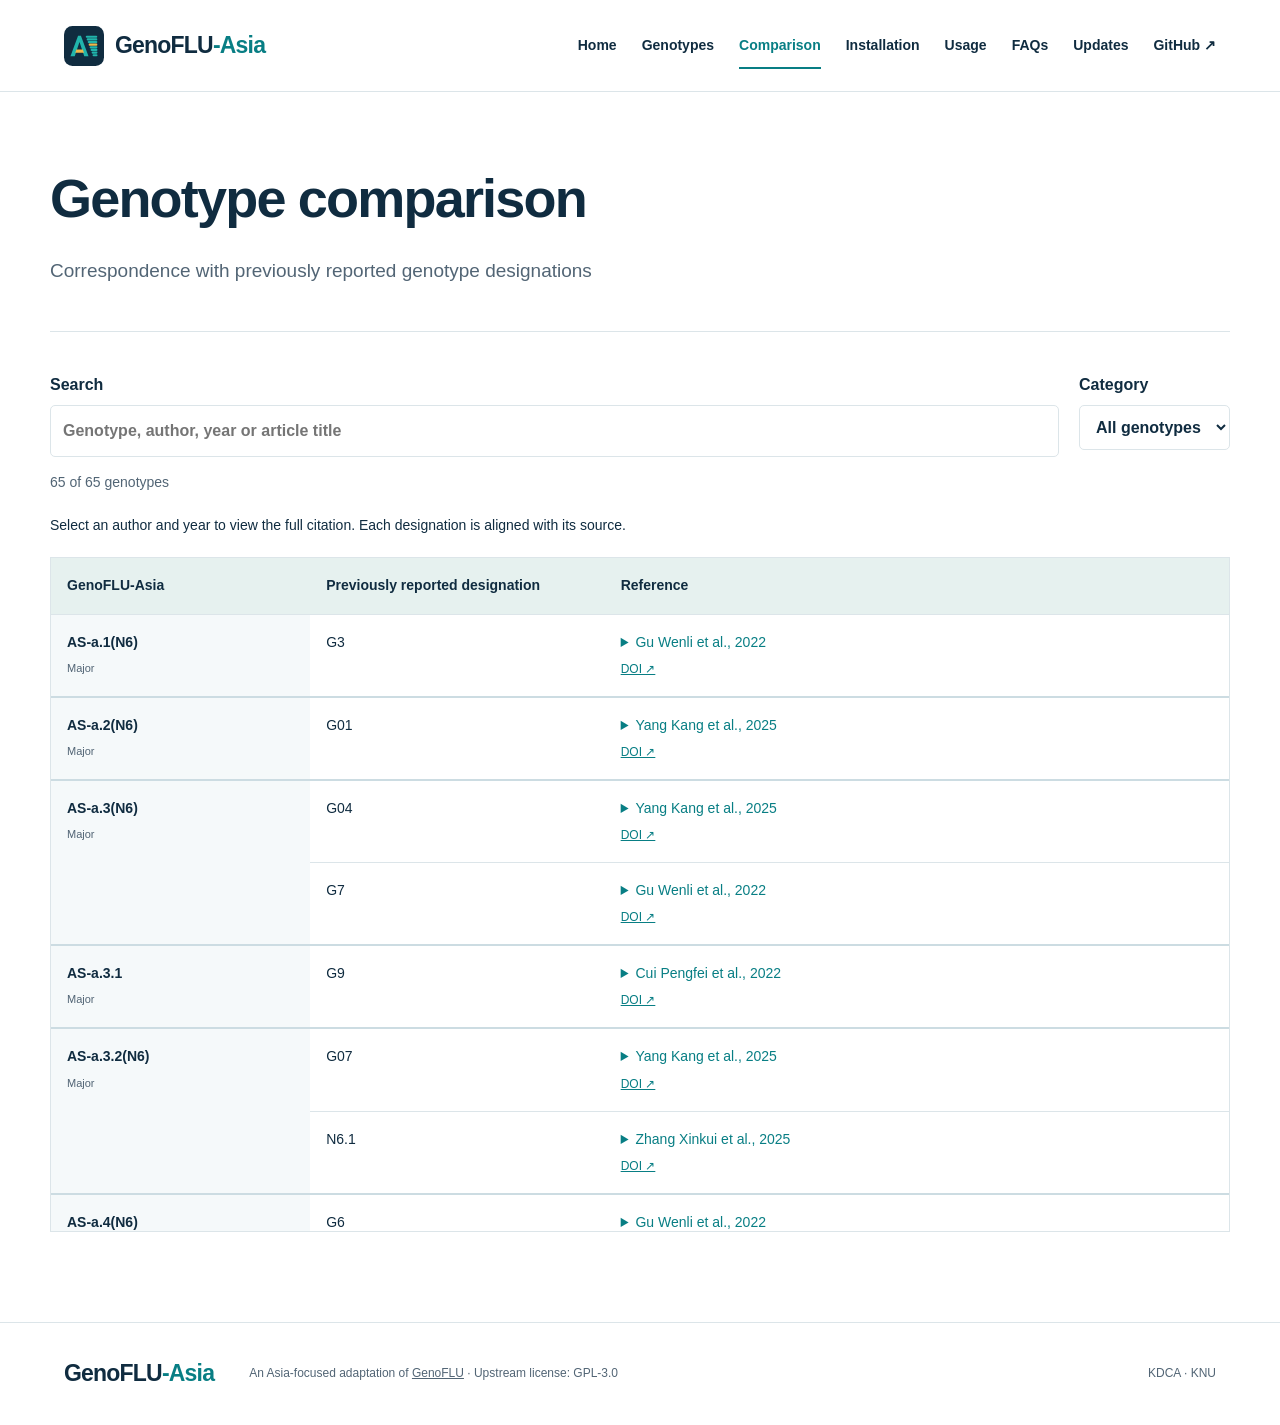
==== commit 1065633d: "Simplify comparison introduction and remove workbook notes" ====
--- a/docs/comparison.html
+++ b/docs/comparison.html
@@ -9,8 +9,7 @@
 <link rel="stylesheet" href="comparison.css?v=20261027-compact">
 <link rel="stylesheet" href="navigation.css?v=20261027">
 </head>
-<body><a class="skip" href="#main">Skip to content</a><header><a class="brand" href="index.html"><img class="brand-icon" src="assets/genoflu-asia-icon.svg" alt="" width="40" height="40">GenoFLU<span class="brandasia">-Asia</span></a><nav aria-label="Main navigation"><a href="index.html">Home</a><a href="genotypes.html">Genotypes</a><a href="comparison.html" aria-current="page">Comparison</a><a href="installation.html">Installation</a><a href="usage.html">Usage</a><a href="faqs.html">FAQs</a><a href="updates.html">Updates</a><a href="https://github.com/KDCA-KNU-VirusResearch/GenoFLU-Asia">GitHub ↗</a></nav></header><main id="main" class="docpage comparison-page"><div class="docintro"><h1>Genotype comparison</h1><p>Correspondence with previously reported genotype designations</p><p class="smallnote">65 GenoFLU-Asia genotypes · Source: 27 October 2026</p></div>
-<p class="comparison-note">Correspondences are reproduced from the supplied literature comparison workbook. Reference numbers in that workbook apply within each genotype entry.</p>
+<body><a class="skip" href="#main">Skip to content</a><header><a class="brand" href="index.html"><img class="brand-icon" src="assets/genoflu-asia-icon.svg" alt="" width="40" height="40">GenoFLU<span class="brandasia">-Asia</span></a><nav aria-label="Main navigation"><a href="index.html">Home</a><a href="genotypes.html">Genotypes</a><a href="comparison.html" aria-current="page">Comparison</a><a href="installation.html">Installation</a><a href="usage.html">Usage</a><a href="faqs.html">FAQs</a><a href="updates.html">Updates</a><a href="https://github.com/KDCA-KNU-VirusResearch/GenoFLU-Asia">GitHub ↗</a></nav></header><main id="main" class="docpage comparison-page"><div class="docintro"><h1>Genotype comparison</h1><p>Correspondence with previously reported genotype designations</p></div>
 <div class="comparison-controls"><label>Search<input id="comparison-search" type="search" placeholder="Genotype, author, year or article title"></label><label>Category<select id="comparison-category"><option value="all">All genotypes</option><option value="major">Major</option><option value="minor">Minor</option></select></label></div>
 <p id="comparison-count" role="status" aria-live="polite">65 of 65 genotypes</p><p class="smallnote">Select an author and year to view the full citation. Each designation is aligned with its source.</p>
 <div class="comparison-table-wrap"><table id="comparison-table"><thead><tr><th scope="col">GenoFLU-Asia</th><th scope="col">Previously reported designation</th><th scope="col">Reference</th></tr></thead><tbody data-category="major" data-search="as-a.1(n6) g3 [1] [1] gu wenli et al. (2022). novel h5n6 reassortants bearing the clade 2.3.4.4b ha gene of h5n8 virus have been detected in poultry and caused multiple human infections in china. emerging microbes &amp; infections. https://doi.org/10.1080/22221751.2022.2063076"><tr><th scope="rowgroup" rowspan="1"><span>AS-a.1(N6)</span><small>Major</small></th><td>G3</td><td><details><summary>Gu Wenli et al., 2022</summary><p>Gu Wenli et al. (2022). Novel H5N6 reassortants bearing the clade 2.3.4.4b HA gene of H5N8 virus have been detected in poultry and caused multiple human infections in China. Emerging Microbes &amp; Infections.</p></details><a class="doi-link" href="https://doi.org/10.1080/22221751.2022.2063076" target="_blank" rel="noopener">DOI ↗</a></td></tr></tbody><tbody data-category="major" data-search="as-a.2(n6) g01 [1] [1] yang kang et al. (2025). genetic diversity of highly pathogenic avian influenza h5n6 and h5n8 viruses in poultry markets in guangdong, china, 2020-2022. journal of virology. https://doi.org/10.1128/jvi.01145-24"><tr><th scope="rowgroup" rowspan="1"><span>AS-a.2(N6)</span><small>Major</small></th><td>G01</td><td><details><summary>Yang Kang et al., 2025</summary><p>Yang Kang et al. (2025). Genetic diversity of highly pathogenic avian influenza H5N6 and H5N8 viruses in poultry markets in Guangdong, China, 2020-2022. Journal of Virology.</p></details><a class="doi-link" href="https://doi.org/10.1128/jvi.01145-24" target="_blank" rel="noopener">DOI ↗</a></td></tr></tbody><tbody data-category="major" data-search="as-a.3(n6) g04 [1]
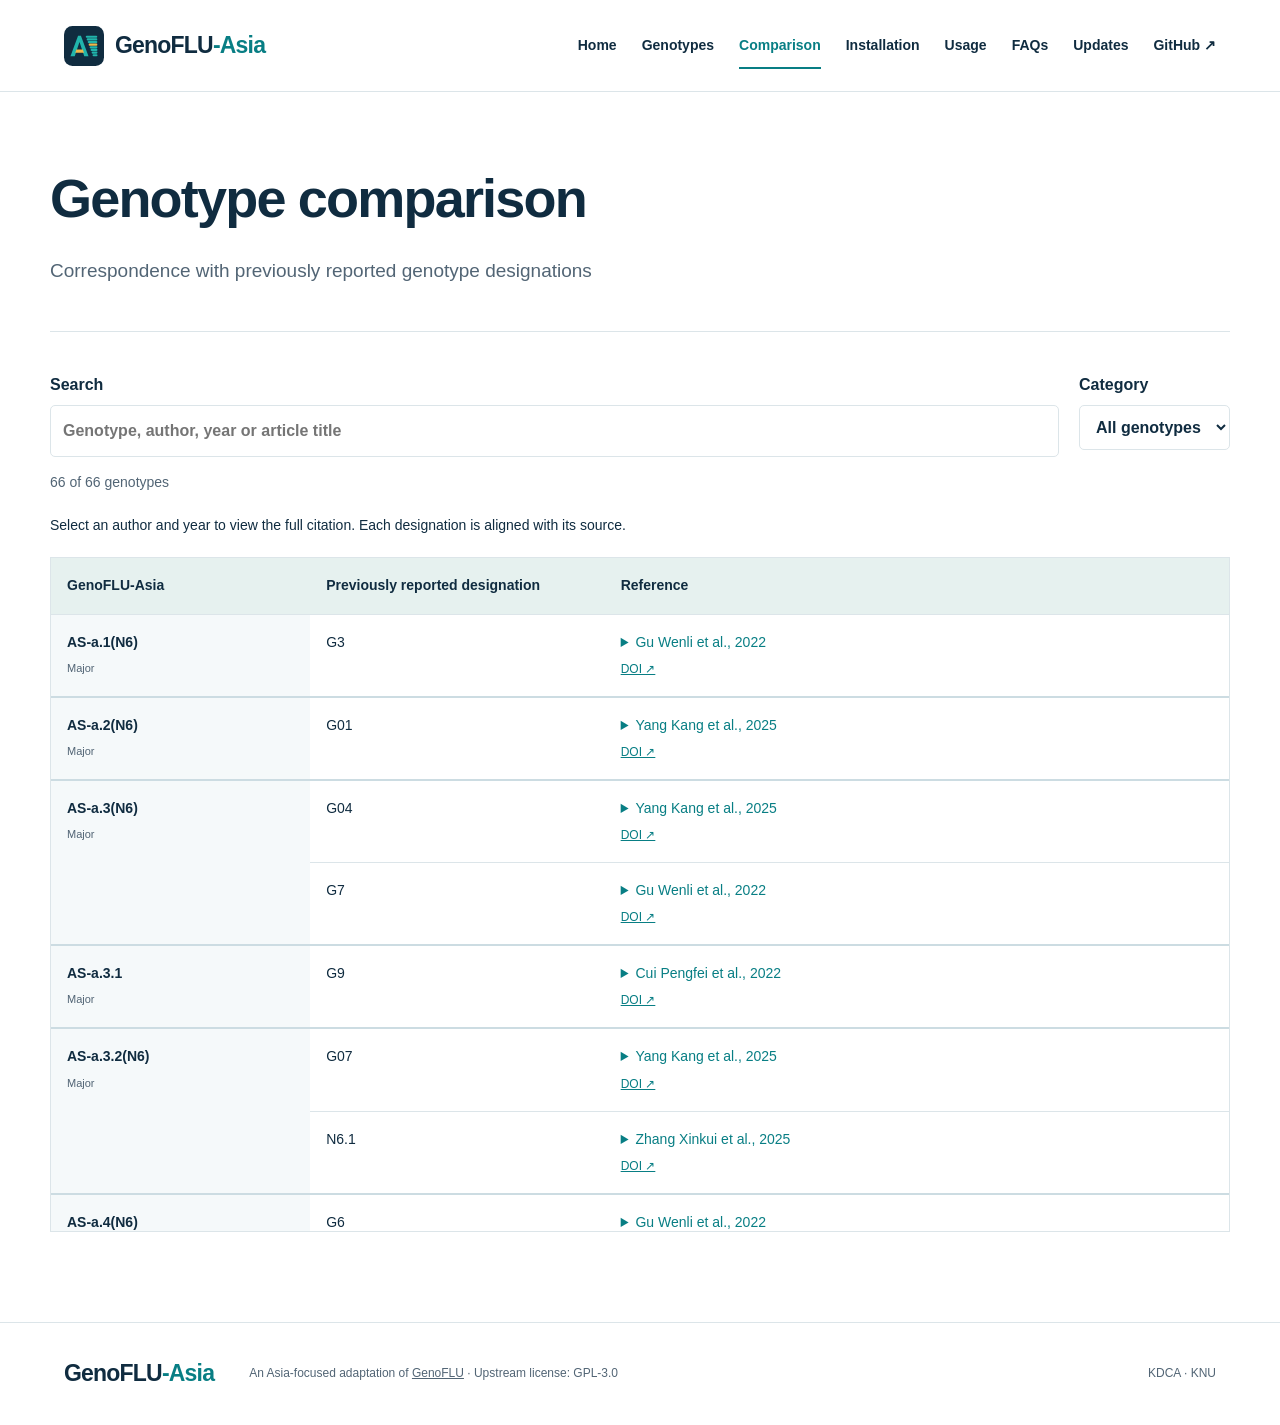
==== commit f8073915: "Update comparison with additional Korean literature mappings" ====
--- a/docs/comparison.html
+++ b/docs/comparison.html
@@ -11,7 +11,7 @@
 </head>
 <body><a class="skip" href="#main">Skip to content</a><header><a class="brand" href="index.html"><img class="brand-icon" src="assets/genoflu-asia-icon.svg" alt="" width="40" height="40">GenoFLU<span class="brandasia">-Asia</span></a><nav aria-label="Main navigation"><a href="index.html">Home</a><a href="genotypes.html">Genotypes</a><a href="comparison.html" aria-current="page">Comparison</a><a href="installation.html">Installation</a><a href="usage.html">Usage</a><a href="faqs.html">FAQs</a><a href="updates.html">Updates</a><a href="https://github.com/KDCA-KNU-VirusResearch/GenoFLU-Asia">GitHub ↗</a></nav></header><main id="main" class="docpage comparison-page"><div class="docintro"><h1>Genotype comparison</h1><p>Correspondence with previously reported genotype designations</p></div>
 <div class="comparison-controls"><label>Search<input id="comparison-search" type="search" placeholder="Genotype, author, year or article title"></label><label>Category<select id="comparison-category"><option value="all">All genotypes</option><option value="major">Major</option><option value="minor">Minor</option></select></label></div>
-<p id="comparison-count" role="status" aria-live="polite">65 of 65 genotypes</p><p class="smallnote">Select an author and year to view the full citation. Each designation is aligned with its source.</p>
+<p id="comparison-count" role="status" aria-live="polite">66 of 66 genotypes</p><p class="smallnote">Select an author and year to view the full citation. Each designation is aligned with its source.</p>
 <div class="comparison-table-wrap"><table id="comparison-table"><thead><tr><th scope="col">GenoFLU-Asia</th><th scope="col">Previously reported designation</th><th scope="col">Reference</th></tr></thead><tbody data-category="major" data-search="as-a.1(n6) g3 [1] [1] gu wenli et al. (2022). novel h5n6 reassortants bearing the clade 2.3.4.4b ha gene of h5n8 virus have been detected in poultry and caused multiple human infections in china. emerging microbes &amp; infections. https://doi.org/10.1080/22221751.2022.2063076"><tr><th scope="rowgroup" rowspan="1"><span>AS-a.1(N6)</span><small>Major</small></th><td>G3</td><td><details><summary>Gu Wenli et al., 2022</summary><p>Gu Wenli et al. (2022). Novel H5N6 reassortants bearing the clade 2.3.4.4b HA gene of H5N8 virus have been detected in poultry and caused multiple human infections in China. Emerging Microbes &amp; Infections.</p></details><a class="doi-link" href="https://doi.org/10.1080/22221751.2022.2063076" target="_blank" rel="noopener">DOI ↗</a></td></tr></tbody><tbody data-category="major" data-search="as-a.2(n6) g01 [1] [1] yang kang et al. (2025). genetic diversity of highly pathogenic avian influenza h5n6 and h5n8 viruses in poultry markets in guangdong, china, 2020-2022. journal of virology. https://doi.org/10.1128/jvi.01145-24"><tr><th scope="rowgroup" rowspan="1"><span>AS-a.2(N6)</span><small>Major</small></th><td>G01</td><td><details><summary>Yang Kang et al., 2025</summary><p>Yang Kang et al. (2025). Genetic diversity of highly pathogenic avian influenza H5N6 and H5N8 viruses in poultry markets in Guangdong, China, 2020-2022. Journal of Virology.</p></details><a class="doi-link" href="https://doi.org/10.1128/jvi.01145-24" target="_blank" rel="noopener">DOI ↗</a></td></tr></tbody><tbody data-category="major" data-search="as-a.3(n6) g04 [1]
 g7 [2] [1] yang kang et al. (2025). genetic diversity of highly pathogenic avian influenza h5n6 and h5n8 viruses in poultry markets in guangdong, china, 2020-2022. journal of virology. https://doi.org/10.1128/jvi.01145-24
 
@@ -86,21 +86,27 @@
 kor22-23j [2] [1] takadate yoshihiro et al. (2024). genetic diversity of h5n1 and h5n2 high pathogenicity avian influenza viruses isolated from poultry in japan during the winter of 2022–2023. virus research. https://doi.org/10.1016/j.virusres.2024.199425
 
 [2] seo ye-ram et al. (2024). evolution and spread of highly pathogenic avian influenza a(h5n1) clade 2.3.4.4b virus in wild birds, south korea, 2022–2023. emerging infectious diseases. https://doi.org/10.3201/eid3002.231274"><tr><th scope="rowgroup" rowspan="2"><span>AS-c.2.1.1.3.1</span><small>Major</small></th><td>G2c-9</td><td><details><summary>Takadate Yoshihiro et al., 2024</summary><p>Takadate Yoshihiro et al. (2024). Genetic diversity of H5N1 and H5N2 high pathogenicity avian influenza viruses isolated from poultry in Japan during the winter of 2022–2023. Virus Research.</p></details><a class="doi-link" href="https://doi.org/10.1016/j.virusres.2024.199425" target="_blank" rel="noopener">DOI ↗</a></td></tr><tr><td>Kor22-23J</td><td><details><summary>Seo Ye-Ram et al., 2024</summary><p>Seo Ye-Ram et al. (2024). Evolution and Spread of Highly Pathogenic Avian Influenza A(H5N1) Clade 2.3.4.4b Virus in Wild Birds, South Korea, 2022–2023. Emerging Infectious Diseases.</p></details><a class="doi-link" href="https://doi.org/10.3201/eid3002.231274" target="_blank" rel="noopener">DOI ↗</a></td></tr></tbody><tbody data-category="major" data-search="as-c.2.1.1.4 kor22-23o [1] [1] seo ye-ram et al. (2024). evolution and spread of highly pathogenic avian influenza a(h5n1) clade 2.3.4.4b virus in wild birds, south korea, 2022–2023. emerging infectious diseases. https://doi.org/10.3201/eid3002.231274"><tr><th scope="rowgroup" rowspan="1"><span>AS-c.2.1.1.4</span><small>Major</small></th><td>Kor22-23O</td><td><details><summary>Seo Ye-Ram et al., 2024</summary><p>Seo Ye-Ram et al. (2024). Evolution and Spread of Highly Pathogenic Avian Influenza A(H5N1) Clade 2.3.4.4b Virus in Wild Birds, South Korea, 2022–2023. Emerging Infectious Diseases.</p></details><a class="doi-link" href="https://doi.org/10.3201/eid3002.231274" target="_blank" rel="noopener">DOI ↗</a></td></tr></tbody><tbody data-category="major" data-search="as-c.2.2 bd-g4 [1] [1] barman subrata et al. (2024). reassortment of newly emergent clade 2.3.4.4b a(h5n1) highly pathogenic avian influenza a viruses in bangladesh. emerging microbes &amp; infections. https://doi.org/10.1080/22221751.2024.2432351"><tr><th scope="rowgroup" rowspan="1"><span>AS-c.2.2</span><small>Major</small></th><td>BD-G4</td><td><details><summary>Barman Subrata et al., 2024</summary><p>Barman Subrata et al. (2024). Reassortment of newly emergent clade 2.3.4.4b A(H5N1) highly pathogenic avian influenza A viruses in Bangladesh. Emerging Microbes &amp; Infections.</p></details><a class="doi-link" href="https://doi.org/10.1080/22221751.2024.2432351" target="_blank" rel="noopener">DOI ↗</a></td></tr></tbody><tbody data-category="major" data-search="as-c.3 22g4 [1] [1] cha ra mi et al. (2025). genetic characteristics and pathogenesis of clade 2.3.4.4b h5n1 high pathogenicity avian influenza virus isolated from poultry in south korea, 2022–2023. virus research. https://doi.org/10.1016/j.virusres.2025.199541"><tr><th scope="rowgroup" rowspan="1"><span>AS-c.3</span><small>Major</small></th><td>22G4</td><td><details><summary>Cha Ra Mi et al., 2025</summary><p>Cha Ra Mi et al. (2025). Genetic characteristics and pathogenesis of clade 2.3.4.4b H5N1 high pathogenicity avian influenza virus isolated from poultry in South Korea, 2022–2023. Virus Research.</p></details><a class="doi-link" href="https://doi.org/10.1016/j.virusres.2025.199541" target="_blank" rel="noopener">DOI ↗</a></td></tr></tbody><tbody data-category="major" data-search="as-c.3.1 g2c-13 [1]
-genotype 2 [2] [1] takadate yoshihiro et al. (2026). high pathogenicity avian influenza a (h5n1) viruses isolated from poultry and wild birds in japan during the 2024–2025 season. microbiology spectrum. https://doi.org/10.1128/spectrum.00293-26
+genotype 2 [2]
+kor24–25a [3] [1] takadate yoshihiro et al. (2026). high pathogenicity avian influenza a (h5n1) viruses isolated from poultry and wild birds in japan during the 2024–2025 season. microbiology spectrum. https://doi.org/10.1128/spectrum.00293-26
 
-[2] si young-jae et al. (2025). first detection of clade 2.3.4.4b h5n1 highly pathogenic avian influenza virus in a wild leopard cat (prionailurus bengalensis) in south korea. frontiers in veterinary science. https://doi.org/10.3389/fvets.2025.1638067"><tr><th scope="rowgroup" rowspan="2"><span>AS-c.3.1</span><small>Major</small></th><td>G2c-13</td><td><details><summary>Takadate Yoshihiro et al., 2026</summary><p>Takadate Yoshihiro et al. (2026). High pathogenicity avian influenza A (H5N1) viruses isolated from poultry and wild birds in Japan during the 2024–2025 season. Microbiology Spectrum.</p></details><a class="doi-link" href="https://doi.org/10.1128/spectrum.00293-26" target="_blank" rel="noopener">DOI ↗</a></td></tr><tr><td>Genotype 2</td><td><details><summary>Si Young-Jae et al., 2025</summary><p>Si Young-Jae et al. (2025). First detection of clade 2.3.4.4b H5N1 highly pathogenic avian influenza virus in a wild leopard cat (Prionailurus bengalensis) in South Korea. Frontiers in Veterinary Science.</p></details><a class="doi-link" href="https://doi.org/10.3389/fvets.2025.1638067" target="_blank" rel="noopener">DOI ↗</a></td></tr></tbody><tbody data-category="major" data-search="as-c.3.1.1 g2c-17 [1] [1] takadate yoshihiro et al. (2026). high pathogenicity avian influenza a (h5n1) viruses isolated from poultry and wild birds in japan during the 2024–2025 season. microbiology spectrum. https://doi.org/10.1128/spectrum.00293-26"><tr><th scope="rowgroup" rowspan="1"><span>AS-c.3.1.1</span><small>Major</small></th><td>G2c-17</td><td><details><summary>Takadate Yoshihiro et al., 2026</summary><p>Takadate Yoshihiro et al. (2026). High pathogenicity avian influenza A (H5N1) viruses isolated from poultry and wild birds in Japan during the 2024–2025 season. Microbiology Spectrum.</p></details><a class="doi-link" href="https://doi.org/10.1128/spectrum.00293-26" target="_blank" rel="noopener">DOI ↗</a></td></tr></tbody><tbody data-category="major" data-search="as-c.4 g2c-12 [1]
+[2] si young-jae et al. (2025). first detection of clade 2.3.4.4b h5n1 highly pathogenic avian influenza virus in a wild leopard cat (prionailurus bengalensis) in south korea. frontiers in veterinary science. https://doi.org/10.3389/fvets.2025.1638067
+
+[3] seo ye-ram et al. (2026). multiple introductions and spread of novel reassortant highly pathogenic avian influenza a (h5n1) clade 2.3.4.4b viruses via wild birds, south korea, 2024–2025. veterinary research, 57, 178. https://doi.org/10.1186/s13567-026-01847-2"><tr><th scope="rowgroup" rowspan="3"><span>AS-c.3.1</span><small>Major</small></th><td>G2c-13</td><td><details><summary>Takadate Yoshihiro et al., 2026</summary><p>Takadate Yoshihiro et al. (2026). High pathogenicity avian influenza A (H5N1) viruses isolated from poultry and wild birds in Japan during the 2024–2025 season. Microbiology Spectrum.</p></details><a class="doi-link" href="https://doi.org/10.1128/spectrum.00293-26" target="_blank" rel="noopener">DOI ↗</a></td></tr><tr><td>Genotype 2</td><td><details><summary>Si Young-Jae et al., 2025</summary><p>Si Young-Jae et al. (2025). First detection of clade 2.3.4.4b H5N1 highly pathogenic avian influenza virus in a wild leopard cat (Prionailurus bengalensis) in South Korea. Frontiers in Veterinary Science.</p></details><a class="doi-link" href="https://doi.org/10.3389/fvets.2025.1638067" target="_blank" rel="noopener">DOI ↗</a></td></tr><tr><td>Kor24–25A</td><td><details><summary>Seo Ye-Ram et al., 2026</summary><p>Seo Ye-Ram et al. (2026). Multiple introductions and spread of novel reassortant highly pathogenic avian influenza A (H5N1) clade 2.3.4.4b viruses via wild birds, South Korea, 2024–2025. Veterinary Research, 57, 178.</p></details><a class="doi-link" href="https://doi.org/10.1186/s13567-026-01847-2" target="_blank" rel="noopener">DOI ↗</a></td></tr></tbody><tbody data-category="major" data-search="as-c.3.1.1 g2c-17 [1] [1] takadate yoshihiro et al. (2026). high pathogenicity avian influenza a (h5n1) viruses isolated from poultry and wild birds in japan during the 2024–2025 season. microbiology spectrum. https://doi.org/10.1128/spectrum.00293-26"><tr><th scope="rowgroup" rowspan="1"><span>AS-c.3.1.1</span><small>Major</small></th><td>G2c-17</td><td><details><summary>Takadate Yoshihiro et al., 2026</summary><p>Takadate Yoshihiro et al. (2026). High pathogenicity avian influenza A (H5N1) viruses isolated from poultry and wild birds in Japan during the 2024–2025 season. Microbiology Spectrum.</p></details><a class="doi-link" href="https://doi.org/10.1128/spectrum.00293-26" target="_blank" rel="noopener">DOI ↗</a></td></tr></tbody><tbody data-category="major" data-search="as-c.4 g2c-12 [1]
 23g2 [2] [1] nishiura hayate et al. (2024). phylogenetic and pathogenic analysis of h5n1 and h5n6 high pathogenicity avian influenza virus isolated from poultry farms (layer and broiler chickens) in japan in the 2023/2024 season. viruses. https://doi.org/10.3390/v16121956
 
 [2] cha ra mi et al. (2026). emergence and genetic characteristics of h5n1, h5n6, and h5n3 clade 2.3.4.4b high pathogenicity avian influenza viruses in south korea during the 2023–2024 and 2024–2025 winter seasons. transboundary and emerging diseases. https://doi.org/10.1155/tbed/8053623"><tr><th scope="rowgroup" rowspan="2"><span>AS-c.4</span><small>Major</small></th><td>G2c-12</td><td><details><summary>Nishiura Hayate et al., 2024</summary><p>Nishiura Hayate et al. (2024). Phylogenetic and Pathogenic Analysis of H5N1 and H5N6 High Pathogenicity Avian Influenza Virus Isolated from Poultry Farms (Layer and Broiler Chickens) in Japan in the 2023/2024 Season. Viruses.</p></details><a class="doi-link" href="https://doi.org/10.3390/v16121956" target="_blank" rel="noopener">DOI ↗</a></td></tr><tr><td>23G2</td><td><details><summary>Cha Ra Mi et al., 2026</summary><p>Cha Ra Mi et al. (2026). Emergence and Genetic Characteristics of H5N1, H5N6, and H5N3 Clade 2.3.4.4b High Pathogenicity Avian Influenza Viruses in South Korea During the 2023–2024 and 2024–2025 Winter Seasons. Transboundary and Emerging Diseases.</p></details><a class="doi-link" href="https://doi.org/10.1155/tbed/8053623" target="_blank" rel="noopener">DOI ↗</a></td></tr></tbody><tbody data-category="major" data-search="as-d.1 g2d-0 [1]
 i [2]
 g1 [3]
-22g0 [4] [1] takadate yoshihiro et al. (2024). genetic diversity of h5n1 and h5n2 high pathogenicity avian influenza viruses isolated from poultry in japan during the winter of 2022–2023. virus research. https://doi.org/10.1016/j.virusres.2024.199425
+22g0 [4]
+kor24–25b [5] [1] takadate yoshihiro et al. (2024). genetic diversity of h5n1 and h5n2 high pathogenicity avian influenza viruses isolated from poultry in japan during the winter of 2022–2023. virus research. https://doi.org/10.1016/j.virusres.2024.199425
 
 [2] hew lim yik et al. (2024). continuous introduction of h5 high pathogenicity avian influenza viruses in hokkaido, japan: characterization of viruses isolated in winter 2022–2023 and early winter 2023–2024. transboundary and emerging diseases. https://doi.org/10.1155/2024/1199876
 
 [3] cui pengfei et al. (2022). global dissemination of h5n1 influenza viruses bearing the clade 2.3.4.4b ha gene and biologic analysis of the ones detected in china. emerging microbes &amp; infections. https://doi.org/10.1080/22221751.2022.2088407
 
-[4] cha ra mi et al. (2025). genetic characteristics and pathogenesis of clade 2.3.4.4b h5n1 high pathogenicity avian influenza virus isolated from poultry in south korea, 2022–2023. virus research. https://doi.org/10.1016/j.virusres.2025.199541"><tr><th scope="rowgroup" rowspan="4"><span>AS-d.1</span><small>Major</small></th><td>G2d-0</td><td><details><summary>Takadate Yoshihiro et al., 2024</summary><p>Takadate Yoshihiro et al. (2024). Genetic diversity of H5N1 and H5N2 high pathogenicity avian influenza viruses isolated from poultry in Japan during the winter of 2022–2023. Virus Research.</p></details><a class="doi-link" href="https://doi.org/10.1016/j.virusres.2024.199425" target="_blank" rel="noopener">DOI ↗</a></td></tr><tr><td>I</td><td><details><summary>Hew Lim Yik et al., 2024</summary><p>Hew Lim Yik et al. (2024). Continuous Introduction of H5 High Pathogenicity Avian Influenza Viruses in Hokkaido, Japan: Characterization of Viruses Isolated in Winter 2022–2023 and Early Winter 2023–2024. Transboundary and Emerging Diseases.</p></details><a class="doi-link" href="https://doi.org/10.1155/2024/1199876" target="_blank" rel="noopener">DOI ↗</a></td></tr><tr><td>G1</td><td><details><summary>Cui Pengfei et al., 2022</summary><p>Cui Pengfei et al. (2022). Global dissemination of H5N1 influenza viruses bearing the clade 2.3.4.4b HA gene and biologic analysis of the ones detected in China. Emerging Microbes &amp; Infections.</p></details><a class="doi-link" href="https://doi.org/10.1080/22221751.2022.2088407" target="_blank" rel="noopener">DOI ↗</a></td></tr><tr><td>22G0</td><td><details><summary>Cha Ra Mi et al., 2025</summary><p>Cha Ra Mi et al. (2025). Genetic characteristics and pathogenesis of clade 2.3.4.4b H5N1 high pathogenicity avian influenza virus isolated from poultry in South Korea, 2022–2023. Virus Research.</p></details><a class="doi-link" href="https://doi.org/10.1016/j.virusres.2025.199541" target="_blank" rel="noopener">DOI ↗</a></td></tr></tbody><tbody data-category="major" data-search="as-d.1.1 g2d-1 [1]
+[4] cha ra mi et al. (2025). genetic characteristics and pathogenesis of clade 2.3.4.4b h5n1 high pathogenicity avian influenza virus isolated from poultry in south korea, 2022–2023. virus research. https://doi.org/10.1016/j.virusres.2025.199541
+
+[5] seo ye-ram et al. (2026). multiple introductions and spread of novel reassortant highly pathogenic avian influenza a (h5n1) clade 2.3.4.4b viruses via wild birds, south korea, 2024–2025. veterinary research, 57, 178. https://doi.org/10.1186/s13567-026-01847-2"><tr><th scope="rowgroup" rowspan="5"><span>AS-d.1</span><small>Major</small></th><td>G2d-0</td><td><details><summary>Takadate Yoshihiro et al., 2024</summary><p>Takadate Yoshihiro et al. (2024). Genetic diversity of H5N1 and H5N2 high pathogenicity avian influenza viruses isolated from poultry in Japan during the winter of 2022–2023. Virus Research.</p></details><a class="doi-link" href="https://doi.org/10.1016/j.virusres.2024.199425" target="_blank" rel="noopener">DOI ↗</a></td></tr><tr><td>I</td><td><details><summary>Hew Lim Yik et al., 2024</summary><p>Hew Lim Yik et al. (2024). Continuous Introduction of H5 High Pathogenicity Avian Influenza Viruses in Hokkaido, Japan: Characterization of Viruses Isolated in Winter 2022–2023 and Early Winter 2023–2024. Transboundary and Emerging Diseases.</p></details><a class="doi-link" href="https://doi.org/10.1155/2024/1199876" target="_blank" rel="noopener">DOI ↗</a></td></tr><tr><td>G1</td><td><details><summary>Cui Pengfei et al., 2022</summary><p>Cui Pengfei et al. (2022). Global dissemination of H5N1 influenza viruses bearing the clade 2.3.4.4b HA gene and biologic analysis of the ones detected in China. Emerging Microbes &amp; Infections.</p></details><a class="doi-link" href="https://doi.org/10.1080/22221751.2022.2088407" target="_blank" rel="noopener">DOI ↗</a></td></tr><tr><td>22G0</td><td><details><summary>Cha Ra Mi et al., 2025</summary><p>Cha Ra Mi et al. (2025). Genetic characteristics and pathogenesis of clade 2.3.4.4b H5N1 high pathogenicity avian influenza virus isolated from poultry in South Korea, 2022–2023. Virus Research.</p></details><a class="doi-link" href="https://doi.org/10.1016/j.virusres.2025.199541" target="_blank" rel="noopener">DOI ↗</a></td></tr><tr><td>Kor24–25B</td><td><details><summary>Seo Ye-Ram et al., 2026</summary><p>Seo Ye-Ram et al. (2026). Multiple introductions and spread of novel reassortant highly pathogenic avian influenza A (H5N1) clade 2.3.4.4b viruses via wild birds, South Korea, 2024–2025. Veterinary Research, 57, 178.</p></details><a class="doi-link" href="https://doi.org/10.1186/s13567-026-01847-2" target="_blank" rel="noopener">DOI ↗</a></td></tr></tbody><tbody data-category="major" data-search="as-d.1.1 g2d-1 [1]
 ii [2] [1] takadate yoshihiro et al. (2024). genetic diversity of h5n1 and h5n2 high pathogenicity avian influenza viruses isolated from poultry in japan during the winter of 2022–2023. virus research. https://doi.org/10.1016/j.virusres.2024.199425
 
 [2] hew lim yik et al. (2024). continuous introduction of h5 high pathogenicity avian influenza viruses in hokkaido, japan: characterization of viruses isolated in winter 2022–2023 and early winter 2023–2024. transboundary and emerging diseases. https://doi.org/10.1155/2024/1199876"><tr><th scope="rowgroup" rowspan="2"><span>AS-d.1.1</span><small>Major</small></th><td>G2d-1</td><td><details><summary>Takadate Yoshihiro et al., 2024</summary><p>Takadate Yoshihiro et al. (2024). Genetic diversity of H5N1 and H5N2 high pathogenicity avian influenza viruses isolated from poultry in Japan during the winter of 2022–2023. Virus Research.</p></details><a class="doi-link" href="https://doi.org/10.1016/j.virusres.2024.199425" target="_blank" rel="noopener">DOI ↗</a></td></tr><tr><td>II</td><td><details><summary>Hew Lim Yik et al., 2024</summary><p>Hew Lim Yik et al. (2024). Continuous Introduction of H5 High Pathogenicity Avian Influenza Viruses in Hokkaido, Japan: Characterization of Viruses Isolated in Winter 2022–2023 and Early Winter 2023–2024. Transboundary and Emerging Diseases.</p></details><a class="doi-link" href="https://doi.org/10.1155/2024/1199876" target="_blank" rel="noopener">DOI ↗</a></td></tr></tbody><tbody data-category="major" data-search="as-d.1.2(n2) g2d-2 [1]
@@ -109,4 +115,4 @@
 [2] hew lim yik et al. (2024). continuous introduction of h5 high pathogenicity avian influenza viruses in hokkaido, japan: characterization of viruses isolated in winter 2022–2023 and early winter 2023–2024. transboundary and emerging diseases. https://doi.org/10.1155/2024/1199876"><tr><th scope="rowgroup" rowspan="2"><span>AS-d.1.2(N2)</span><small>Major</small></th><td>G2d-2</td><td><details><summary>Takadate Yoshihiro et al., 2024</summary><p>Takadate Yoshihiro et al. (2024). Genetic diversity of H5N1 and H5N2 high pathogenicity avian influenza viruses isolated from poultry in Japan during the winter of 2022–2023. Virus Research.</p></details><a class="doi-link" href="https://doi.org/10.1016/j.virusres.2024.199425" target="_blank" rel="noopener">DOI ↗</a></td></tr><tr><td>III</td><td><details><summary>Hew Lim Yik et al., 2024</summary><p>Hew Lim Yik et al. (2024). Continuous Introduction of H5 High Pathogenicity Avian Influenza Viruses in Hokkaido, Japan: Characterization of Viruses Isolated in Winter 2022–2023 and Early Winter 2023–2024. Transboundary and Emerging Diseases.</p></details><a class="doi-link" href="https://doi.org/10.1155/2024/1199876" target="_blank" rel="noopener">DOI ↗</a></td></tr></tbody><tbody data-category="major" data-search="as-d.1.3 iv [1] [1] hew lim yik et al. (2024). continuous introduction of h5 high pathogenicity avian influenza viruses in hokkaido, japan: characterization of viruses isolated in winter 2022–2023 and early winter 2023–2024. transboundary and emerging diseases. https://doi.org/10.1155/2024/1199876"><tr><th scope="rowgroup" rowspan="1"><span>AS-d.1.3</span><small>Major</small></th><td>IV</td><td><details><summary>Hew Lim Yik et al., 2024</summary><p>Hew Lim Yik et al. (2024). Continuous Introduction of H5 High Pathogenicity Avian Influenza Viruses in Hokkaido, Japan: Characterization of Viruses Isolated in Winter 2022–2023 and Early Winter 2023–2024. Transboundary and Emerging Diseases.</p></details><a class="doi-link" href="https://doi.org/10.1155/2024/1199876" target="_blank" rel="noopener">DOI ↗</a></td></tr></tbody><tbody data-category="major" data-search="na.1(b3.2) 22g2 [1] [1] cha ra mi et al. (2025). genetic characteristics and pathogenesis of clade 2.3.4.4b h5n1 high pathogenicity avian influenza virus isolated from poultry in south korea, 2022–2023. virus research. https://doi.org/10.1016/j.virusres.2025.199541"><tr><th scope="rowgroup" rowspan="1"><span>NA.1(B3.2)</span><small>Major</small></th><td>22G2</td><td><details><summary>Cha Ra Mi et al., 2025</summary><p>Cha Ra Mi et al. (2025). Genetic characteristics and pathogenesis of clade 2.3.4.4b H5N1 high pathogenicity avian influenza virus isolated from poultry in South Korea, 2022–2023. Virus Research.</p></details><a class="doi-link" href="https://doi.org/10.1016/j.virusres.2025.199541" target="_blank" rel="noopener">DOI ↗</a></td></tr></tbody><tbody data-category="minor" data-search="minor1(n6) g2 [1] [1] gu wenli et al. (2022). novel h5n6 reassortants bearing the clade 2.3.4.4b ha gene of h5n8 virus have been detected in poultry and caused multiple human infections in china. emerging microbes &amp; infections. https://doi.org/10.1080/22221751.2022.2063076"><tr><th scope="rowgroup" rowspan="1"><span>minor1(N6)</span><small>Minor</small></th><td>G2</td><td><details><summary>Gu Wenli et al., 2022</summary><p>Gu Wenli et al. (2022). Novel H5N6 reassortants bearing the clade 2.3.4.4b HA gene of H5N8 virus have been detected in poultry and caused multiple human infections in China. Emerging Microbes &amp; Infections.</p></details><a class="doi-link" href="https://doi.org/10.1080/22221751.2022.2063076" target="_blank" rel="noopener">DOI ↗</a></td></tr></tbody><tbody data-category="minor" data-search="minor10(n6) g5 [1] [1] gu wenli et al. (2022). novel h5n6 reassortants bearing the clade 2.3.4.4b ha gene of h5n8 virus have been detected in poultry and caused multiple human infections in china. emerging microbes &amp; infections. https://doi.org/10.1080/22221751.2022.2063076"><tr><th scope="rowgroup" rowspan="1"><span>minor10(N6)</span><small>Minor</small></th><td>G5</td><td><details><summary>Gu Wenli et al., 2022</summary><p>Gu Wenli et al. (2022). Novel H5N6 reassortants bearing the clade 2.3.4.4b HA gene of H5N8 virus have been detected in poultry and caused multiple human infections in China. Emerging Microbes &amp; Infections.</p></details><a class="doi-link" href="https://doi.org/10.1080/22221751.2022.2063076" target="_blank" rel="noopener">DOI ↗</a></td></tr></tbody><tbody data-category="minor" data-search="minor11(n6) g4 [1] [1] gu wenli et al. (2022). novel h5n6 reassortants bearing the clade 2.3.4.4b ha gene of h5n8 virus have been detected in poultry and caused multiple human infections in china. emerging microbes &amp; infections. https://doi.org/10.1080/22221751.2022.2063076"><tr><th scope="rowgroup" rowspan="1"><span>minor11(N6)</span><small>Minor</small></th><td>G4</td><td><details><summary>Gu Wenli et al., 2022</summary><p>Gu Wenli et al. (2022). Novel H5N6 reassortants bearing the clade 2.3.4.4b HA gene of H5N8 virus have been detected in poultry and caused multiple human infections in China. Emerging Microbes &amp; Infections.</p></details><a class="doi-link" href="https://doi.org/10.1080/22221751.2022.2063076" target="_blank" rel="noopener">DOI ↗</a></td></tr></tbody><tbody data-category="minor" data-search="minor12(n6) g6 [1] [1] gu wenli et al. (2022). novel h5n6 reassortants bearing the clade 2.3.4.4b ha gene of h5n8 virus have been detected in poultry and caused multiple human infections in china. emerging microbes &amp; infections. https://doi.org/10.1080/22221751.2022.2063076"><tr><th scope="rowgroup" rowspan="1"><span>minor12(N6)</span><small>Minor</small></th><td>G6</td><td><details><summary>Gu Wenli et al., 2022</summary><p>Gu Wenli et al. (2022). Novel H5N6 reassortants bearing the clade 2.3.4.4b HA gene of H5N8 virus have been detected in poultry and caused multiple human infections in China. Emerging Microbes &amp; Infections.</p></details><a class="doi-link" href="https://doi.org/10.1080/22221751.2022.2063076" target="_blank" rel="noopener">DOI ↗</a></td></tr></tbody><tbody data-category="minor" data-search="minor14 g7 [1] [1] cui pengfei et al. (2022). global dissemination of h5n1 influenza viruses bearing the clade 2.3.4.4b ha gene and biologic analysis of the ones detected in china. emerging microbes &amp; infections. https://doi.org/10.1080/22221751.2022.2088407"><tr><th scope="rowgroup" rowspan="1"><span>minor14</span><small>Minor</small></th><td>G7</td><td><details><summary>Cui Pengfei et al., 2022</summary><p>Cui Pengfei et al. (2022). Global dissemination of H5N1 influenza viruses bearing the clade 2.3.4.4b HA gene and biologic analysis of the ones detected in China. Emerging Microbes &amp; Infections.</p></details><a class="doi-link" href="https://doi.org/10.1080/22221751.2022.2088407" target="_blank" rel="noopener">DOI ↗</a></td></tr></tbody><tbody data-category="minor" data-search="minor15 bd-g1 [1] [1] barman subrata et al. (2024). reassortment of newly emergent clade 2.3.4.4b a(h5n1) highly pathogenic avian influenza a viruses in bangladesh. emerging microbes &amp; infections. https://doi.org/10.1080/22221751.2024.2432351"><tr><th scope="rowgroup" rowspan="1"><span>minor15</span><small>Minor</small></th><td>BD-G1</td><td><details><summary>Barman Subrata et al., 2024</summary><p>Barman Subrata et al. (2024). Reassortment of newly emergent clade 2.3.4.4b A(H5N1) highly pathogenic avian influenza A viruses in Bangladesh. Emerging Microbes &amp; Infections.</p></details><a class="doi-link" href="https://doi.org/10.1080/22221751.2024.2432351" target="_blank" rel="noopener">DOI ↗</a></td></tr></tbody><tbody data-category="minor" data-search="minor23 g06 [1] [1] yang kang et al. (2025). genetic diversity of highly pathogenic avian influenza h5n6 and h5n8 viruses in poultry markets in guangdong, china, 2020-2022. journal of virology. https://doi.org/10.1128/jvi.01145-24"><tr><th scope="rowgroup" rowspan="1"><span>minor23</span><small>Minor</small></th><td>G06</td><td><details><summary>Yang Kang et al., 2025</summary><p>Yang Kang et al. (2025). Genetic diversity of highly pathogenic avian influenza H5N6 and H5N8 viruses in poultry markets in Guangdong, China, 2020-2022. Journal of Virology.</p></details><a class="doi-link" href="https://doi.org/10.1128/jvi.01145-24" target="_blank" rel="noopener">DOI ↗</a></td></tr></tbody><tbody data-category="minor" data-search="minor27 22g9 [1] [1] cha ra mi et al. (2025). genetic characteristics and pathogenesis of clade 2.3.4.4b h5n1 high pathogenicity avian influenza virus isolated from poultry in south korea, 2022–2023. virus research. https://doi.org/10.1016/j.virusres.2025.199541"><tr><th scope="rowgroup" rowspan="1"><span>minor27</span><small>Minor</small></th><td>22G9</td><td><details><summary>Cha Ra Mi et al., 2025</summary><p>Cha Ra Mi et al. (2025). Genetic characteristics and pathogenesis of clade 2.3.4.4b H5N1 high pathogenicity avian influenza virus isolated from poultry in South Korea, 2022–2023. Virus Research.</p></details><a class="doi-link" href="https://doi.org/10.1016/j.virusres.2025.199541" target="_blank" rel="noopener">DOI ↗</a></td></tr></tbody><tbody data-category="minor" data-search="minor30 22g10 [1] [1] cha ra mi et al. (2025). genetic characteristics and pathogenesis of clade 2.3.4.4b h5n1 high pathogenicity avian influenza virus isolated from poultry in south korea, 2022–2023. virus research. https://doi.org/10.1016/j.virusres.2025.199541"><tr><th scope="rowgroup" rowspan="1"><span>minor30</span><small>Minor</small></th><td>22G10</td><td><details><summary>Cha Ra Mi et al., 2025</summary><p>Cha Ra Mi et al. (2025). Genetic characteristics and pathogenesis of clade 2.3.4.4b H5N1 high pathogenicity avian influenza virus isolated from poultry in South Korea, 2022–2023. Virus Research.</p></details><a class="doi-link" href="https://doi.org/10.1016/j.virusres.2025.199541" target="_blank" rel="noopener">DOI ↗</a></td></tr></tbody><tbody data-category="minor" data-search="minor31 kor22-23f [1] [1] seo ye-ram et al. (2024). evolution and spread of highly pathogenic avian influenza a(h5n1) clade 2.3.4.4b virus in wild birds, south korea, 2022–2023. emerging infectious diseases. https://doi.org/10.3201/eid3002.231274"><tr><th scope="rowgroup" rowspan="1"><span>minor31</span><small>Minor</small></th><td>Kor22-23F</td><td><details><summary>Seo Ye-Ram et al., 2024</summary><p>Seo Ye-Ram et al. (2024). Evolution and Spread of Highly Pathogenic Avian Influenza A(H5N1) Clade 2.3.4.4b Virus in Wild Birds, South Korea, 2022–2023. Emerging Infectious Diseases.</p></details><a class="doi-link" href="https://doi.org/10.3201/eid3002.231274" target="_blank" rel="noopener">DOI ↗</a></td></tr></tbody><tbody data-category="minor" data-search="minor32 kor22-23b [1] [1] seo ye-ram et al. (2024). evolution and spread of highly pathogenic avian influenza a(h5n1) clade 2.3.4.4b virus in wild birds, south korea, 2022–2023. emerging infectious diseases. https://doi.org/10.3201/eid3002.231274"><tr><th scope="rowgroup" rowspan="1"><span>minor32</span><small>Minor</small></th><td>Kor22-23B</td><td><details><summary>Seo Ye-Ram et al., 2024</summary><p>Seo Ye-Ram et al. (2024). Evolution and Spread of Highly Pathogenic Avian Influenza A(H5N1) Clade 2.3.4.4b Virus in Wild Birds, South Korea, 2022–2023. Emerging Infectious Diseases.</p></details><a class="doi-link" href="https://doi.org/10.3201/eid3002.231274" target="_blank" rel="noopener">DOI ↗</a></td></tr></tbody><tbody data-category="minor" data-search="minor33 g2b-3 [1] [1] takadate yoshihiro et al. (2024). genetic diversity of h5n1 and h5n2 high pathogenicity avian influenza viruses isolated from poultry in japan during the winter of 2022–2023. virus research. https://doi.org/10.1016/j.virusres.2024.199425"><tr><th scope="rowgroup" rowspan="1"><span>minor33</span><small>Minor</small></th><td>G2b-3</td><td><details><summary>Takadate Yoshihiro et al., 2024</summary><p>Takadate Yoshihiro et al. (2024). Genetic diversity of H5N1 and H5N2 high pathogenicity avian influenza viruses isolated from poultry in Japan during the winter of 2022–2023. Virus Research.</p></details><a class="doi-link" href="https://doi.org/10.1016/j.virusres.2024.199425" target="_blank" rel="noopener">DOI ↗</a></td></tr></tbody><tbody data-category="minor" data-search="minor34 g2c-5 [1] [1] takadate yoshihiro et al. (2024). genetic diversity of h5n1 and h5n2 high pathogenicity avian influenza viruses isolated from poultry in japan during the winter of 2022–2023. virus research. https://doi.org/10.1016/j.virusres.2024.199425"><tr><th scope="rowgroup" rowspan="1"><span>minor34</span><small>Minor</small></th><td>G2c-5</td><td><details><summary>Takadate Yoshihiro et al., 2024</summary><p>Takadate Yoshihiro et al. (2024). Genetic diversity of H5N1 and H5N2 high pathogenicity avian influenza viruses isolated from poultry in Japan during the winter of 2022–2023. Virus Research.</p></details><a class="doi-link" href="https://doi.org/10.1016/j.virusres.2024.199425" target="_blank" rel="noopener">DOI ↗</a></td></tr></tbody><tbody data-category="minor" data-search="minor35 kor22-23l [1] [1] seo ye-ram et al. (2024). evolution and spread of highly pathogenic avian influenza a(h5n1) clade 2.3.4.4b virus in wild birds, south korea, 2022–2023. emerging infectious diseases. https://doi.org/10.3201/eid3002.231274"><tr><th scope="rowgroup" rowspan="1"><span>minor35</span><small>Minor</small></th><td>Kor22-23L</td><td><details><summary>Seo Ye-Ram et al., 2024</summary><p>Seo Ye-Ram et al. (2024). Evolution and Spread of Highly Pathogenic Avian Influenza A(H5N1) Clade 2.3.4.4b Virus in Wild Birds, South Korea, 2022–2023. Emerging Infectious Diseases.</p></details><a class="doi-link" href="https://doi.org/10.3201/eid3002.231274" target="_blank" rel="noopener">DOI ↗</a></td></tr></tbody><tbody data-category="minor" data-search="minor36 kor22-23c [1] [1] seo ye-ram et al. (2024). evolution and spread of highly pathogenic avian influenza a(h5n1) clade 2.3.4.4b virus in wild birds, south korea, 2022–2023. emerging infectious diseases. https://doi.org/10.3201/eid3002.231274"><tr><th scope="rowgroup" rowspan="1"><span>minor36</span><small>Minor</small></th><td>Kor22-23C</td><td><details><summary>Seo Ye-Ram et al., 2024</summary><p>Seo Ye-Ram et al. (2024). Evolution and Spread of Highly Pathogenic Avian Influenza A(H5N1) Clade 2.3.4.4b Virus in Wild Birds, South Korea, 2022–2023. Emerging Infectious Diseases.</p></details><a class="doi-link" href="https://doi.org/10.3201/eid3002.231274" target="_blank" rel="noopener">DOI ↗</a></td></tr></tbody><tbody data-category="minor" data-search="minor38 kor22-23n [1] [1] seo ye-ram et al. (2024). evolution and spread of highly pathogenic avian influenza a(h5n1) clade 2.3.4.4b virus in wild birds, south korea, 2022–2023. emerging infectious diseases. https://doi.org/10.3201/eid3002.231274"><tr><th scope="rowgroup" rowspan="1"><span>minor38</span><small>Minor</small></th><td>Kor22-23N</td><td><details><summary>Seo Ye-Ram et al., 2024</summary><p>Seo Ye-Ram et al. (2024). Evolution and Spread of Highly Pathogenic Avian Influenza A(H5N1) Clade 2.3.4.4b Virus in Wild Birds, South Korea, 2022–2023. Emerging Infectious Diseases.</p></details><a class="doi-link" href="https://doi.org/10.3201/eid3002.231274" target="_blank" rel="noopener">DOI ↗</a></td></tr></tbody><tbody data-category="minor" data-search="minor39 kor22-23p [1]
 n1.3 [2] [1] seo ye-ram et al. (2024). evolution and spread of highly pathogenic avian influenza a(h5n1) clade 2.3.4.4b virus in wild birds, south korea, 2022–2023. emerging infectious diseases. https://doi.org/10.3201/eid3002.231274
 
-[2] zhang xinkui et al. (2025). unique phenomenon of h5 highly pathogenic avian influenza virus in china: co-circulation of clade 2.3.4.4b h5n1 and h5n6 results in diversity of h5 virus. emerging microbes &amp; infections. https://doi.org/10.1080/22221751.2025.2502005"><tr><th scope="rowgroup" rowspan="2"><span>minor39</span><small>Minor</small></th><td>Kor22-23P</td><td><details><summary>Seo Ye-Ram et al., 2024</summary><p>Seo Ye-Ram et al. (2024). Evolution and Spread of Highly Pathogenic Avian Influenza A(H5N1) Clade 2.3.4.4b Virus in Wild Birds, South Korea, 2022–2023. Emerging Infectious Diseases.</p></details><a class="doi-link" href="https://doi.org/10.3201/eid3002.231274" target="_blank" rel="noopener">DOI ↗</a></td></tr><tr><td>N1.3</td><td><details><summary>Zhang Xinkui et al., 2025</summary><p>Zhang Xinkui et al. (2025). Unique phenomenon of H5 highly pathogenic avian influenza virus in China: co-circulation of Clade 2.3.4.4b H5N1 and H5N6 results in diversity of H5 Virus. Emerging Microbes &amp; Infections.</p></details><a class="doi-link" href="https://doi.org/10.1080/22221751.2025.2502005" target="_blank" rel="noopener">DOI ↗</a></td></tr></tbody><tbody data-category="minor" data-search="minor4 b.g5 [1] [1] li x, lv x, li y, et al. (2026). evolving dynamics of h5nx avian influenza in china revealed by long-term wild bird surveillance. nature communications 17:9011. https://doi.org/10.1038/s41467-026-76039-9"><tr><th scope="rowgroup" rowspan="1"><span>minor4</span><small>Minor</small></th><td>b.G5</td><td><details><summary>Li X, Lv X, Li Y, et al., 2026</summary><p>Li X, Lv X, Li Y, et al. (2026). Evolving dynamics of H5Nx avian influenza in China revealed by long-term wild bird surveillance. Nature Communications 17:9011.</p></details><a class="doi-link" href="https://doi.org/10.1038/s41467-026-76039-9" target="_blank" rel="noopener">DOI ↗</a></td></tr></tbody><tbody data-category="minor" data-search="minor41 kor22-23d [1] [1] seo ye-ram et al. (2024). evolution and spread of highly pathogenic avian influenza a(h5n1) clade 2.3.4.4b virus in wild birds, south korea, 2022–2023. emerging infectious diseases. https://doi.org/10.3201/eid3002.231274"><tr><th scope="rowgroup" rowspan="1"><span>minor41</span><small>Minor</small></th><td>Kor22-23D</td><td><details><summary>Seo Ye-Ram et al., 2024</summary><p>Seo Ye-Ram et al. (2024). Evolution and Spread of Highly Pathogenic Avian Influenza A(H5N1) Clade 2.3.4.4b Virus in Wild Birds, South Korea, 2022–2023. Emerging Infectious Diseases.</p></details><a class="doi-link" href="https://doi.org/10.3201/eid3002.231274" target="_blank" rel="noopener">DOI ↗</a></td></tr></tbody><tbody data-category="minor" data-search="minor42 kor22-23b [1] [1] seo ye-ram et al. (2024). evolution and spread of highly pathogenic avian influenza a(h5n1) clade 2.3.4.4b virus in wild birds, south korea, 2022–2023. emerging infectious diseases. https://doi.org/10.3201/eid3002.231274"><tr><th scope="rowgroup" rowspan="1"><span>minor42</span><small>Minor</small></th><td>Kor22-23B</td><td><details><summary>Seo Ye-Ram et al., 2024</summary><p>Seo Ye-Ram et al. (2024). Evolution and Spread of Highly Pathogenic Avian Influenza A(H5N1) Clade 2.3.4.4b Virus in Wild Birds, South Korea, 2022–2023. Emerging Infectious Diseases.</p></details><a class="doi-link" href="https://doi.org/10.3201/eid3002.231274" target="_blank" rel="noopener">DOI ↗</a></td></tr></tbody><tbody data-category="minor" data-search="minor43 kor22-23d [1] [1] seo ye-ram et al. (2024). evolution and spread of highly pathogenic avian influenza a(h5n1) clade 2.3.4.4b virus in wild birds, south korea, 2022–2023. emerging infectious diseases. https://doi.org/10.3201/eid3002.231274"><tr><th scope="rowgroup" rowspan="1"><span>minor43</span><small>Minor</small></th><td>Kor22-23D</td><td><details><summary>Seo Ye-Ram et al., 2024</summary><p>Seo Ye-Ram et al. (2024). Evolution and Spread of Highly Pathogenic Avian Influenza A(H5N1) Clade 2.3.4.4b Virus in Wild Birds, South Korea, 2022–2023. Emerging Infectious Diseases.</p></details><a class="doi-link" href="https://doi.org/10.3201/eid3002.231274" target="_blank" rel="noopener">DOI ↗</a></td></tr></tbody><tbody data-category="minor" data-search="minor44 g2d-3 [1] [1] takadate yoshihiro et al. (2024). genetic diversity of h5n1 and h5n2 high pathogenicity avian influenza viruses isolated from poultry in japan during the winter of 2022–2023. virus research. https://doi.org/10.1016/j.virusres.2024.199425"><tr><th scope="rowgroup" rowspan="1"><span>minor44</span><small>Minor</small></th><td>G2d-3</td><td><details><summary>Takadate Yoshihiro et al., 2024</summary><p>Takadate Yoshihiro et al. (2024). Genetic diversity of H5N1 and H5N2 high pathogenicity avian influenza viruses isolated from poultry in Japan during the winter of 2022–2023. Virus Research.</p></details><a class="doi-link" href="https://doi.org/10.1016/j.virusres.2024.199425" target="_blank" rel="noopener">DOI ↗</a></td></tr></tbody><tbody data-category="minor" data-search="minor48 bd-g3 [1] [1] barman subrata et al. (2024). reassortment of newly emergent clade 2.3.4.4b a(h5n1) highly pathogenic avian influenza a viruses in bangladesh. emerging microbes &amp; infections. https://doi.org/10.1080/22221751.2024.2432351"><tr><th scope="rowgroup" rowspan="1"><span>minor48</span><small>Minor</small></th><td>BD-G3</td><td><details><summary>Barman Subrata et al., 2024</summary><p>Barman Subrata et al. (2024). Reassortment of newly emergent clade 2.3.4.4b A(H5N1) highly pathogenic avian influenza A viruses in Bangladesh. Emerging Microbes &amp; Infections.</p></details><a class="doi-link" href="https://doi.org/10.1080/22221751.2024.2432351" target="_blank" rel="noopener">DOI ↗</a></td></tr></tbody><tbody data-category="minor" data-search="minor6(n6) g01 [1] [1] yang kang et al. (2025). genetic diversity of highly pathogenic avian influenza h5n6 and h5n8 viruses in poultry markets in guangdong, china, 2020-2022. journal of virology. https://doi.org/10.1128/jvi.01145-24"><tr><th scope="rowgroup" rowspan="1"><span>minor6(N6)</span><small>Minor</small></th><td>G01</td><td><details><summary>Yang Kang et al., 2025</summary><p>Yang Kang et al. (2025). Genetic diversity of highly pathogenic avian influenza H5N6 and H5N8 viruses in poultry markets in Guangdong, China, 2020-2022. Journal of Virology.</p></details><a class="doi-link" href="https://doi.org/10.1128/jvi.01145-24" target="_blank" rel="noopener">DOI ↗</a></td></tr></tbody><tbody data-category="minor" data-search="minor64(n6) n6.3 [1] [1] zhang xinkui et al. (2025). unique phenomenon of h5 highly pathogenic avian influenza virus in china: co-circulation of clade 2.3.4.4b h5n1 and h5n6 results in diversity of h5 virus. emerging microbes &amp; infections. https://doi.org/10.1080/22221751.2025.2502005"><tr><th scope="rowgroup" rowspan="1"><span>minor64(N6)</span><small>Minor</small></th><td>N6.3</td><td><details><summary>Zhang Xinkui et al., 2025</summary><p>Zhang Xinkui et al. (2025). Unique phenomenon of H5 highly pathogenic avian influenza virus in China: co-circulation of Clade 2.3.4.4b H5N1 and H5N6 results in diversity of H5 Virus. Emerging Microbes &amp; Infections.</p></details><a class="doi-link" href="https://doi.org/10.1080/22221751.2025.2502005" target="_blank" rel="noopener">DOI ↗</a></td></tr></tbody><tbody data-category="minor" data-search="minor24 h5n1-iii [1] [1] esaki mana et al. (2025). highly pathogenic avian influenza a(h5n1) outbreak in endangered cranes, izumi plain, japan, 2022–23. emerging infectious diseases. https://doi.org/10.3201/eid3105.241410"><tr><th scope="rowgroup" rowspan="1"><span>minor24</span><small>Minor</small></th><td>H5N1-III</td><td><details><summary>Esaki Mana et al., 2025</summary><p>Esaki Mana et al. (2025). Highly Pathogenic Avian Influenza A(H5N1) Outbreak in Endangered Cranes, Izumi Plain, Japan, 2022–23. Emerging Infectious Diseases.</p></details><a class="doi-link" href="https://doi.org/10.3201/eid3105.241410" target="_blank" rel="noopener">DOI ↗</a></td></tr></tbody><tbody data-category="minor" data-search="minor25 h5n1-iv [1] [1] esaki mana et al. (2025). highly pathogenic avian influenza a(h5n1) outbreak in endangered cranes, izumi plain, japan, 2022–23. emerging infectious diseases. https://doi.org/10.3201/eid3105.241410"><tr><th scope="rowgroup" rowspan="1"><span>minor25</span><small>Minor</small></th><td>H5N1-IV</td><td><details><summary>Esaki Mana et al., 2025</summary><p>Esaki Mana et al. (2025). Highly Pathogenic Avian Influenza A(H5N1) Outbreak in Endangered Cranes, Izumi Plain, Japan, 2022–23. Emerging Infectious Diseases.</p></details><a class="doi-link" href="https://doi.org/10.3201/eid3105.241410" target="_blank" rel="noopener">DOI ↗</a></td></tr></tbody><tbody data-category="minor" data-search="minor26 h5n1-vi [1] [1] esaki mana et al. (2025). highly pathogenic avian influenza a(h5n1) outbreak in endangered cranes, izumi plain, japan, 2022–23. emerging infectious diseases. https://doi.org/10.3201/eid3105.241410"><tr><th scope="rowgroup" rowspan="1"><span>minor26</span><small>Minor</small></th><td>H5N1-VI</td><td><details><summary>Esaki Mana et al., 2025</summary><p>Esaki Mana et al. (2025). Highly Pathogenic Avian Influenza A(H5N1) Outbreak in Endangered Cranes, Izumi Plain, Japan, 2022–23. Emerging Infectious Diseases.</p></details><a class="doi-link" href="https://doi.org/10.3201/eid3105.241410" target="_blank" rel="noopener">DOI ↗</a></td></tr></tbody><tbody data-category="minor" data-search="minor28 h5n1-viii [1] [1] esaki mana et al. (2025). highly pathogenic avian influenza a(h5n1) outbreak in endangered cranes, izumi plain, japan, 2022–23. emerging infectious diseases. https://doi.org/10.3201/eid3105.241410"><tr><th scope="rowgroup" rowspan="1"><span>minor28</span><small>Minor</small></th><td>H5N1-VIII</td><td><details><summary>Esaki Mana et al., 2025</summary><p>Esaki Mana et al. (2025). Highly Pathogenic Avian Influenza A(H5N1) Outbreak in Endangered Cranes, Izumi Plain, Japan, 2022–23. Emerging Infectious Diseases.</p></details><a class="doi-link" href="https://doi.org/10.3201/eid3105.241410" target="_blank" rel="noopener">DOI ↗</a></td></tr></tbody><tbody data-category="minor" data-search="minor3(n6) g1 [1] [1] zhao wanchen et al. (2023). virulence and transmission characteristics of clade 2.3.4.4b h5n6 subtype avian influenza viruses possessing different internal gene constellations. virulence. https://doi.org/10.1080/21505594.2023.2250065"><tr><th scope="rowgroup" rowspan="1"><span>minor3(N6)</span><small>Minor</small></th><td>G1</td><td><details><summary>Zhao Wanchen et al., 2023</summary><p>Zhao Wanchen et al. (2023). Virulence and transmission characteristics of clade 2.3.4.4b H5N6 subtype avian influenza viruses possessing different internal gene constellations. Virulence.</p></details><a class="doi-link" href="https://doi.org/10.1080/21505594.2023.2250065" target="_blank" rel="noopener">DOI ↗</a></td></tr></tbody><tbody data-category="minor" data-search="minor67 g2d-7 [1] [1] takadate yoshihiro et al. (2026). high pathogenicity avian influenza a (h5n1) viruses isolated from poultry and wild birds in japan during the 2024–2025 season. microbiology spectrum. https://doi.org/10.1128/spectrum.00293-26"><tr><th scope="rowgroup" rowspan="1"><span>minor67</span><small>Minor</small></th><td>G2d-7</td><td><details><summary>Takadate Yoshihiro et al., 2026</summary><p>Takadate Yoshihiro et al. (2026). High pathogenicity avian influenza A (H5N1) viruses isolated from poultry and wild birds in Japan during the 2024–2025 season. Microbiology Spectrum.</p></details><a class="doi-link" href="https://doi.org/10.1128/spectrum.00293-26" target="_blank" rel="noopener">DOI ↗</a></td></tr></tbody><tbody data-category="minor" data-search="minor69 g2c-15 [1] [1] takadate yoshihiro et al. (2026). high pathogenicity avian influenza a (h5n1) viruses isolated from poultry and wild birds in japan during the 2024–2025 season. microbiology spectrum. https://doi.org/10.1128/spectrum.00293-26"><tr><th scope="rowgroup" rowspan="1"><span>minor69</span><small>Minor</small></th><td>G2c-15</td><td><details><summary>Takadate Yoshihiro et al., 2026</summary><p>Takadate Yoshihiro et al. (2026). High pathogenicity avian influenza A (H5N1) viruses isolated from poultry and wild birds in Japan during the 2024–2025 season. Microbiology Spectrum.</p></details><a class="doi-link" href="https://doi.org/10.1128/spectrum.00293-26" target="_blank" rel="noopener">DOI ↗</a></td></tr></tbody><tbody data-category="minor" data-search="minor70 g2d-8 [1] [1] takadate yoshihiro et al. (2026). high pathogenicity avian influenza a (h5n1) viruses isolated from poultry and wild birds in japan during the 2024–2025 season. microbiology spectrum. https://doi.org/10.1128/spectrum.00293-26"><tr><th scope="rowgroup" rowspan="1"><span>minor70</span><small>Minor</small></th><td>G2d-8</td><td><details><summary>Takadate Yoshihiro et al., 2026</summary><p>Takadate Yoshihiro et al. (2026). High pathogenicity avian influenza A (H5N1) viruses isolated from poultry and wild birds in Japan during the 2024–2025 season. Microbiology Spectrum.</p></details><a class="doi-link" href="https://doi.org/10.1128/spectrum.00293-26" target="_blank" rel="noopener">DOI ↗</a></td></tr></tbody><tbody data-category="minor" data-search="minor71 g2c-15 [1] [1] takadate yoshihiro et al. (2026). high pathogenicity avian influenza a (h5n1) viruses isolated from poultry and wild birds in japan during the 2024–2025 season. microbiology spectrum. https://doi.org/10.1128/spectrum.00293-26"><tr><th scope="rowgroup" rowspan="1"><span>minor71</span><small>Minor</small></th><td>G2c-15</td><td><details><summary>Takadate Yoshihiro et al., 2026</summary><p>Takadate Yoshihiro et al. (2026). High pathogenicity avian influenza A (H5N1) viruses isolated from poultry and wild birds in Japan during the 2024–2025 season. Microbiology Spectrum.</p></details><a class="doi-link" href="https://doi.org/10.1128/spectrum.00293-26" target="_blank" rel="noopener">DOI ↗</a></td></tr></tbody><tbody data-category="minor" data-search="minor72 g2d-9 [1] [1] takadate yoshihiro et al. (2026). high pathogenicity avian influenza a (h5n1) viruses isolated from poultry and wild birds in japan during the 2024–2025 season. microbiology spectrum. https://doi.org/10.1128/spectrum.00293-26"><tr><th scope="rowgroup" rowspan="1"><span>minor72</span><small>Minor</small></th><td>G2d-9</td><td><details><summary>Takadate Yoshihiro et al., 2026</summary><p>Takadate Yoshihiro et al. (2026). High pathogenicity avian influenza A (H5N1) viruses isolated from poultry and wild birds in Japan during the 2024–2025 season. Microbiology Spectrum.</p></details><a class="doi-link" href="https://doi.org/10.1128/spectrum.00293-26" target="_blank" rel="noopener">DOI ↗</a></td></tr></tbody></table></div><p id="comparison-empty" hidden>No matching genotypes. Try another search or category.</p></main><footer><a class="brand" href="index.html">GenoFLU<span class="brandasia">-Asia</span></a><p>An Asia-focused adaptation of <a href="https://github.com/USDA-VS/GenoFLU">GenoFLU</a> · Upstream license: GPL-3.0</p><span>KDCA · KNU</span></footer><div role="status" aria-live="polite" id="status"></div><script src="app.js"></script><script src="comparison.js?v=20261027"></script></body></html>+[2] zhang xinkui et al. (2025). unique phenomenon of h5 highly pathogenic avian influenza virus in china: co-circulation of clade 2.3.4.4b h5n1 and h5n6 results in diversity of h5 virus. emerging microbes &amp; infections. https://doi.org/10.1080/22221751.2025.2502005"><tr><th scope="rowgroup" rowspan="2"><span>minor39</span><small>Minor</small></th><td>Kor22-23P</td><td><details><summary>Seo Ye-Ram et al., 2024</summary><p>Seo Ye-Ram et al. (2024). Evolution and Spread of Highly Pathogenic Avian Influenza A(H5N1) Clade 2.3.4.4b Virus in Wild Birds, South Korea, 2022–2023. Emerging Infectious Diseases.</p></details><a class="doi-link" href="https://doi.org/10.3201/eid3002.231274" target="_blank" rel="noopener">DOI ↗</a></td></tr><tr><td>N1.3</td><td><details><summary>Zhang Xinkui et al., 2025</summary><p>Zhang Xinkui et al. (2025). Unique phenomenon of H5 highly pathogenic avian influenza virus in China: co-circulation of Clade 2.3.4.4b H5N1 and H5N6 results in diversity of H5 Virus. Emerging Microbes &amp; Infections.</p></details><a class="doi-link" href="https://doi.org/10.1080/22221751.2025.2502005" target="_blank" rel="noopener">DOI ↗</a></td></tr></tbody><tbody data-category="minor" data-search="minor4 b.g5 [1] [1] li x, lv x, li y, et al. (2026). evolving dynamics of h5nx avian influenza in china revealed by long-term wild bird surveillance. nature communications 17:9011. https://doi.org/10.1038/s41467-026-76039-9"><tr><th scope="rowgroup" rowspan="1"><span>minor4</span><small>Minor</small></th><td>b.G5</td><td><details><summary>Li X, Lv X, Li Y, et al., 2026</summary><p>Li X, Lv X, Li Y, et al. (2026). Evolving dynamics of H5Nx avian influenza in China revealed by long-term wild bird surveillance. Nature Communications 17:9011.</p></details><a class="doi-link" href="https://doi.org/10.1038/s41467-026-76039-9" target="_blank" rel="noopener">DOI ↗</a></td></tr></tbody><tbody data-category="minor" data-search="minor41 kor22-23d [1] [1] seo ye-ram et al. (2024). evolution and spread of highly pathogenic avian influenza a(h5n1) clade 2.3.4.4b virus in wild birds, south korea, 2022–2023. emerging infectious diseases. https://doi.org/10.3201/eid3002.231274"><tr><th scope="rowgroup" rowspan="1"><span>minor41</span><small>Minor</small></th><td>Kor22-23D</td><td><details><summary>Seo Ye-Ram et al., 2024</summary><p>Seo Ye-Ram et al. (2024). Evolution and Spread of Highly Pathogenic Avian Influenza A(H5N1) Clade 2.3.4.4b Virus in Wild Birds, South Korea, 2022–2023. Emerging Infectious Diseases.</p></details><a class="doi-link" href="https://doi.org/10.3201/eid3002.231274" target="_blank" rel="noopener">DOI ↗</a></td></tr></tbody><tbody data-category="minor" data-search="minor42 kor22-23b [1] [1] seo ye-ram et al. (2024). evolution and spread of highly pathogenic avian influenza a(h5n1) clade 2.3.4.4b virus in wild birds, south korea, 2022–2023. emerging infectious diseases. https://doi.org/10.3201/eid3002.231274"><tr><th scope="rowgroup" rowspan="1"><span>minor42</span><small>Minor</small></th><td>Kor22-23B</td><td><details><summary>Seo Ye-Ram et al., 2024</summary><p>Seo Ye-Ram et al. (2024). Evolution and Spread of Highly Pathogenic Avian Influenza A(H5N1) Clade 2.3.4.4b Virus in Wild Birds, South Korea, 2022–2023. Emerging Infectious Diseases.</p></details><a class="doi-link" href="https://doi.org/10.3201/eid3002.231274" target="_blank" rel="noopener">DOI ↗</a></td></tr></tbody><tbody data-category="minor" data-search="minor43 kor22-23d [1] [1] seo ye-ram et al. (2024). evolution and spread of highly pathogenic avian influenza a(h5n1) clade 2.3.4.4b virus in wild birds, south korea, 2022–2023. emerging infectious diseases. https://doi.org/10.3201/eid3002.231274"><tr><th scope="rowgroup" rowspan="1"><span>minor43</span><small>Minor</small></th><td>Kor22-23D</td><td><details><summary>Seo Ye-Ram et al., 2024</summary><p>Seo Ye-Ram et al. (2024). Evolution and Spread of Highly Pathogenic Avian Influenza A(H5N1) Clade 2.3.4.4b Virus in Wild Birds, South Korea, 2022–2023. Emerging Infectious Diseases.</p></details><a class="doi-link" href="https://doi.org/10.3201/eid3002.231274" target="_blank" rel="noopener">DOI ↗</a></td></tr></tbody><tbody data-category="minor" data-search="minor44 g2d-3 [1] [1] takadate yoshihiro et al. (2024). genetic diversity of h5n1 and h5n2 high pathogenicity avian influenza viruses isolated from poultry in japan during the winter of 2022–2023. virus research. https://doi.org/10.1016/j.virusres.2024.199425"><tr><th scope="rowgroup" rowspan="1"><span>minor44</span><small>Minor</small></th><td>G2d-3</td><td><details><summary>Takadate Yoshihiro et al., 2024</summary><p>Takadate Yoshihiro et al. (2024). Genetic diversity of H5N1 and H5N2 high pathogenicity avian influenza viruses isolated from poultry in Japan during the winter of 2022–2023. Virus Research.</p></details><a class="doi-link" href="https://doi.org/10.1016/j.virusres.2024.199425" target="_blank" rel="noopener">DOI ↗</a></td></tr></tbody><tbody data-category="minor" data-search="minor48 bd-g3 [1] [1] barman subrata et al. (2024). reassortment of newly emergent clade 2.3.4.4b a(h5n1) highly pathogenic avian influenza a viruses in bangladesh. emerging microbes &amp; infections. https://doi.org/10.1080/22221751.2024.2432351"><tr><th scope="rowgroup" rowspan="1"><span>minor48</span><small>Minor</small></th><td>BD-G3</td><td><details><summary>Barman Subrata et al., 2024</summary><p>Barman Subrata et al. (2024). Reassortment of newly emergent clade 2.3.4.4b A(H5N1) highly pathogenic avian influenza A viruses in Bangladesh. Emerging Microbes &amp; Infections.</p></details><a class="doi-link" href="https://doi.org/10.1080/22221751.2024.2432351" target="_blank" rel="noopener">DOI ↗</a></td></tr></tbody><tbody data-category="minor" data-search="minor6(n6) g01 [1] [1] yang kang et al. (2025). genetic diversity of highly pathogenic avian influenza h5n6 and h5n8 viruses in poultry markets in guangdong, china, 2020-2022. journal of virology. https://doi.org/10.1128/jvi.01145-24"><tr><th scope="rowgroup" rowspan="1"><span>minor6(N6)</span><small>Minor</small></th><td>G01</td><td><details><summary>Yang Kang et al., 2025</summary><p>Yang Kang et al. (2025). Genetic diversity of highly pathogenic avian influenza H5N6 and H5N8 viruses in poultry markets in Guangdong, China, 2020-2022. Journal of Virology.</p></details><a class="doi-link" href="https://doi.org/10.1128/jvi.01145-24" target="_blank" rel="noopener">DOI ↗</a></td></tr></tbody><tbody data-category="minor" data-search="minor64(n6) n6.3 [1] [1] zhang xinkui et al. (2025). unique phenomenon of h5 highly pathogenic avian influenza virus in china: co-circulation of clade 2.3.4.4b h5n1 and h5n6 results in diversity of h5 virus. emerging microbes &amp; infections. https://doi.org/10.1080/22221751.2025.2502005"><tr><th scope="rowgroup" rowspan="1"><span>minor64(N6)</span><small>Minor</small></th><td>N6.3</td><td><details><summary>Zhang Xinkui et al., 2025</summary><p>Zhang Xinkui et al. (2025). Unique phenomenon of H5 highly pathogenic avian influenza virus in China: co-circulation of Clade 2.3.4.4b H5N1 and H5N6 results in diversity of H5 Virus. Emerging Microbes &amp; Infections.</p></details><a class="doi-link" href="https://doi.org/10.1080/22221751.2025.2502005" target="_blank" rel="noopener">DOI ↗</a></td></tr></tbody><tbody data-category="minor" data-search="minor24 h5n1-iii [1] [1] esaki mana et al. (2025). highly pathogenic avian influenza a(h5n1) outbreak in endangered cranes, izumi plain, japan, 2022–23. emerging infectious diseases. https://doi.org/10.3201/eid3105.241410"><tr><th scope="rowgroup" rowspan="1"><span>minor24</span><small>Minor</small></th><td>H5N1-III</td><td><details><summary>Esaki Mana et al., 2025</summary><p>Esaki Mana et al. (2025). Highly Pathogenic Avian Influenza A(H5N1) Outbreak in Endangered Cranes, Izumi Plain, Japan, 2022–23. Emerging Infectious Diseases.</p></details><a class="doi-link" href="https://doi.org/10.3201/eid3105.241410" target="_blank" rel="noopener">DOI ↗</a></td></tr></tbody><tbody data-category="minor" data-search="minor25 h5n1-iv [1] [1] esaki mana et al. (2025). highly pathogenic avian influenza a(h5n1) outbreak in endangered cranes, izumi plain, japan, 2022–23. emerging infectious diseases. https://doi.org/10.3201/eid3105.241410"><tr><th scope="rowgroup" rowspan="1"><span>minor25</span><small>Minor</small></th><td>H5N1-IV</td><td><details><summary>Esaki Mana et al., 2025</summary><p>Esaki Mana et al. (2025). Highly Pathogenic Avian Influenza A(H5N1) Outbreak in Endangered Cranes, Izumi Plain, Japan, 2022–23. Emerging Infectious Diseases.</p></details><a class="doi-link" href="https://doi.org/10.3201/eid3105.241410" target="_blank" rel="noopener">DOI ↗</a></td></tr></tbody><tbody data-category="minor" data-search="minor26 h5n1-vi [1] [1] esaki mana et al. (2025). highly pathogenic avian influenza a(h5n1) outbreak in endangered cranes, izumi plain, japan, 2022–23. emerging infectious diseases. https://doi.org/10.3201/eid3105.241410"><tr><th scope="rowgroup" rowspan="1"><span>minor26</span><small>Minor</small></th><td>H5N1-VI</td><td><details><summary>Esaki Mana et al., 2025</summary><p>Esaki Mana et al. (2025). Highly Pathogenic Avian Influenza A(H5N1) Outbreak in Endangered Cranes, Izumi Plain, Japan, 2022–23. Emerging Infectious Diseases.</p></details><a class="doi-link" href="https://doi.org/10.3201/eid3105.241410" target="_blank" rel="noopener">DOI ↗</a></td></tr></tbody><tbody data-category="minor" data-search="minor28 h5n1-viii [1] [1] esaki mana et al. (2025). highly pathogenic avian influenza a(h5n1) outbreak in endangered cranes, izumi plain, japan, 2022–23. emerging infectious diseases. https://doi.org/10.3201/eid3105.241410"><tr><th scope="rowgroup" rowspan="1"><span>minor28</span><small>Minor</small></th><td>H5N1-VIII</td><td><details><summary>Esaki Mana et al., 2025</summary><p>Esaki Mana et al. (2025). Highly Pathogenic Avian Influenza A(H5N1) Outbreak in Endangered Cranes, Izumi Plain, Japan, 2022–23. Emerging Infectious Diseases.</p></details><a class="doi-link" href="https://doi.org/10.3201/eid3105.241410" target="_blank" rel="noopener">DOI ↗</a></td></tr></tbody><tbody data-category="minor" data-search="minor3(n6) g1 [1] [1] zhao wanchen et al. (2023). virulence and transmission characteristics of clade 2.3.4.4b h5n6 subtype avian influenza viruses possessing different internal gene constellations. virulence. https://doi.org/10.1080/21505594.2023.2250065"><tr><th scope="rowgroup" rowspan="1"><span>minor3(N6)</span><small>Minor</small></th><td>G1</td><td><details><summary>Zhao Wanchen et al., 2023</summary><p>Zhao Wanchen et al. (2023). Virulence and transmission characteristics of clade 2.3.4.4b H5N6 subtype avian influenza viruses possessing different internal gene constellations. Virulence.</p></details><a class="doi-link" href="https://doi.org/10.1080/21505594.2023.2250065" target="_blank" rel="noopener">DOI ↗</a></td></tr></tbody><tbody data-category="minor" data-search="minor67 g2d-7 [1] [1] takadate yoshihiro et al. (2026). high pathogenicity avian influenza a (h5n1) viruses isolated from poultry and wild birds in japan during the 2024–2025 season. microbiology spectrum. https://doi.org/10.1128/spectrum.00293-26"><tr><th scope="rowgroup" rowspan="1"><span>minor67</span><small>Minor</small></th><td>G2d-7</td><td><details><summary>Takadate Yoshihiro et al., 2026</summary><p>Takadate Yoshihiro et al. (2026). High pathogenicity avian influenza A (H5N1) viruses isolated from poultry and wild birds in Japan during the 2024–2025 season. Microbiology Spectrum.</p></details><a class="doi-link" href="https://doi.org/10.1128/spectrum.00293-26" target="_blank" rel="noopener">DOI ↗</a></td></tr></tbody><tbody data-category="minor" data-search="minor69 g2c-15 [1] [1] takadate yoshihiro et al. (2026). high pathogenicity avian influenza a (h5n1) viruses isolated from poultry and wild birds in japan during the 2024–2025 season. microbiology spectrum. https://doi.org/10.1128/spectrum.00293-26"><tr><th scope="rowgroup" rowspan="1"><span>minor69</span><small>Minor</small></th><td>G2c-15</td><td><details><summary>Takadate Yoshihiro et al., 2026</summary><p>Takadate Yoshihiro et al. (2026). High pathogenicity avian influenza A (H5N1) viruses isolated from poultry and wild birds in Japan during the 2024–2025 season. Microbiology Spectrum.</p></details><a class="doi-link" href="https://doi.org/10.1128/spectrum.00293-26" target="_blank" rel="noopener">DOI ↗</a></td></tr></tbody><tbody data-category="minor" data-search="minor70 g2d-8 [1] [1] takadate yoshihiro et al. (2026). high pathogenicity avian influenza a (h5n1) viruses isolated from poultry and wild birds in japan during the 2024–2025 season. microbiology spectrum. https://doi.org/10.1128/spectrum.00293-26"><tr><th scope="rowgroup" rowspan="1"><span>minor70</span><small>Minor</small></th><td>G2d-8</td><td><details><summary>Takadate Yoshihiro et al., 2026</summary><p>Takadate Yoshihiro et al. (2026). High pathogenicity avian influenza A (H5N1) viruses isolated from poultry and wild birds in Japan during the 2024–2025 season. Microbiology Spectrum.</p></details><a class="doi-link" href="https://doi.org/10.1128/spectrum.00293-26" target="_blank" rel="noopener">DOI ↗</a></td></tr></tbody><tbody data-category="minor" data-search="minor71 g2c-15 [1] [1] takadate yoshihiro et al. (2026). high pathogenicity avian influenza a (h5n1) viruses isolated from poultry and wild birds in japan during the 2024–2025 season. microbiology spectrum. https://doi.org/10.1128/spectrum.00293-26"><tr><th scope="rowgroup" rowspan="1"><span>minor71</span><small>Minor</small></th><td>G2c-15</td><td><details><summary>Takadate Yoshihiro et al., 2026</summary><p>Takadate Yoshihiro et al. (2026). High pathogenicity avian influenza A (H5N1) viruses isolated from poultry and wild birds in Japan during the 2024–2025 season. Microbiology Spectrum.</p></details><a class="doi-link" href="https://doi.org/10.1128/spectrum.00293-26" target="_blank" rel="noopener">DOI ↗</a></td></tr></tbody><tbody data-category="minor" data-search="minor72 g2d-9 [1] [1] takadate yoshihiro et al. (2026). high pathogenicity avian influenza a (h5n1) viruses isolated from poultry and wild birds in japan during the 2024–2025 season. microbiology spectrum. https://doi.org/10.1128/spectrum.00293-26"><tr><th scope="rowgroup" rowspan="1"><span>minor72</span><small>Minor</small></th><td>G2d-9</td><td><details><summary>Takadate Yoshihiro et al., 2026</summary><p>Takadate Yoshihiro et al. (2026). High pathogenicity avian influenza A (H5N1) viruses isolated from poultry and wild birds in Japan during the 2024–2025 season. Microbiology Spectrum.</p></details><a class="doi-link" href="https://doi.org/10.1128/spectrum.00293-26" target="_blank" rel="noopener">DOI ↗</a></td></tr></tbody><tbody data-category="minor" data-search="minor68 kor24–25c [1] [1] seo ye-ram et al. (2026). multiple introductions and spread of novel reassortant highly pathogenic avian influenza a (h5n1) clade 2.3.4.4b viruses via wild birds, south korea, 2024–2025. veterinary research, 57, 178. https://doi.org/10.1186/s13567-026-01847-2"><tr><th scope="rowgroup" rowspan="1"><span>minor68</span><small>Minor</small></th><td>Kor24–25C</td><td><details><summary>Seo Ye-Ram et al., 2026</summary><p>Seo Ye-Ram et al. (2026). Multiple introductions and spread of novel reassortant highly pathogenic avian influenza A (H5N1) clade 2.3.4.4b viruses via wild birds, South Korea, 2024–2025. Veterinary Research, 57, 178.</p></details><a class="doi-link" href="https://doi.org/10.1186/s13567-026-01847-2" target="_blank" rel="noopener">DOI ↗</a></td></tr></tbody></table></div><p id="comparison-empty" hidden>No matching genotypes. Try another search or category.</p></main><footer><a class="brand" href="index.html">GenoFLU<span class="brandasia">-Asia</span></a><p>An Asia-focused adaptation of <a href="https://github.com/USDA-VS/GenoFLU">GenoFLU</a> · Upstream license: GPL-3.0</p><span>KDCA · KNU</span></footer><div role="status" aria-live="polite" id="status"></div><script src="app.js"></script><script src="comparison.js?v=20261027"></script></body></html>
